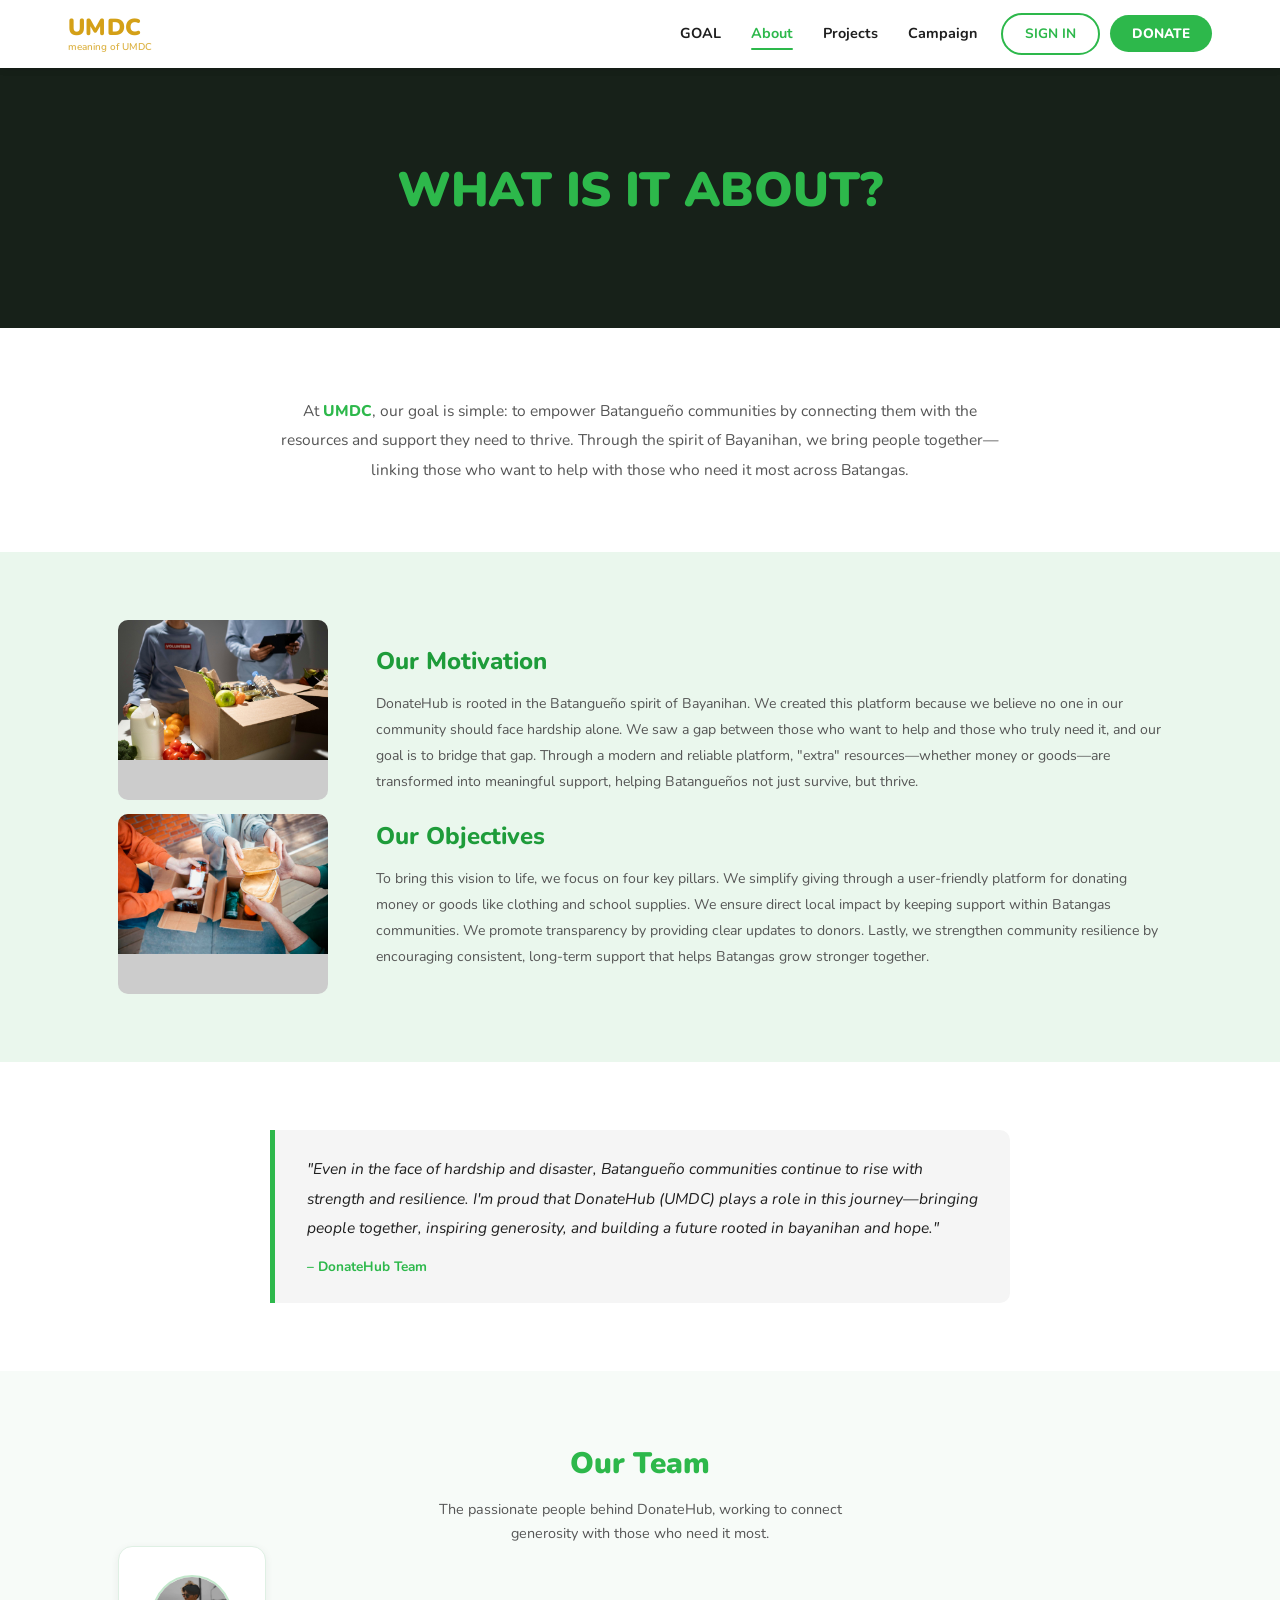
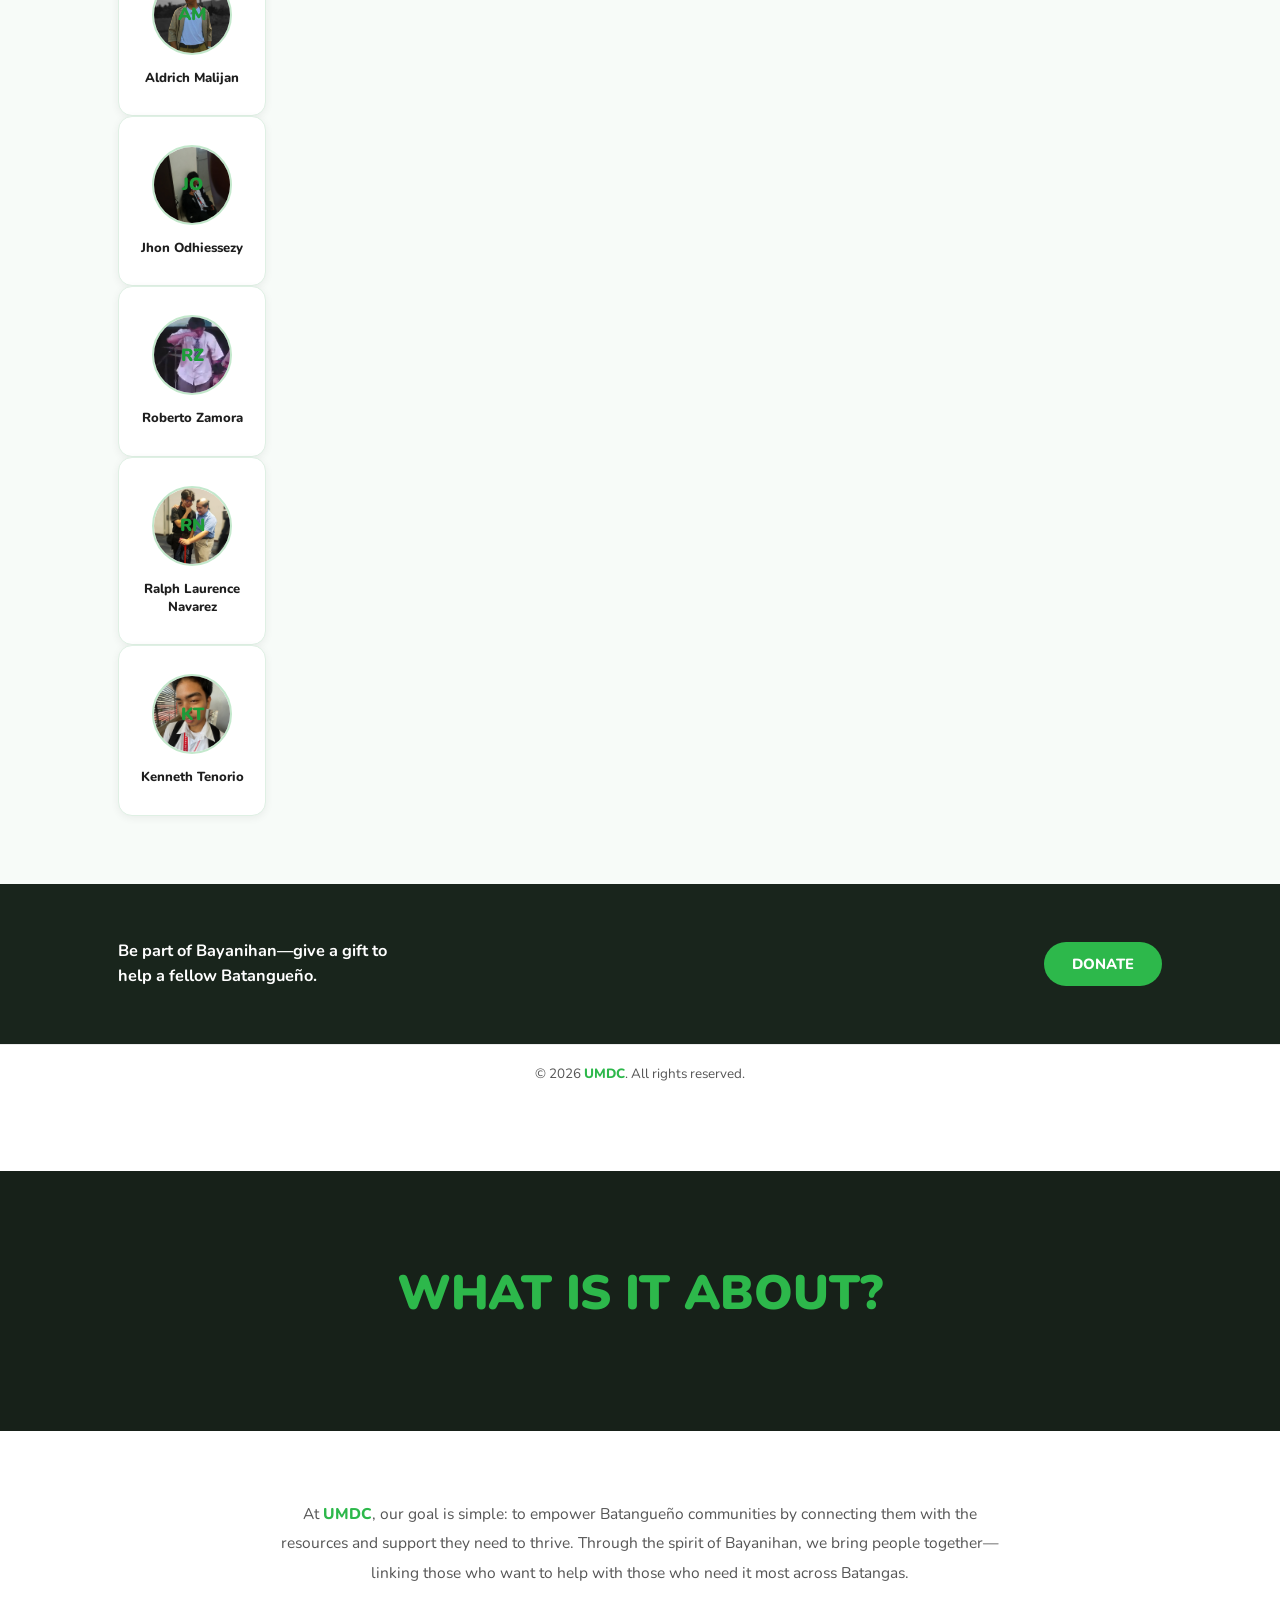
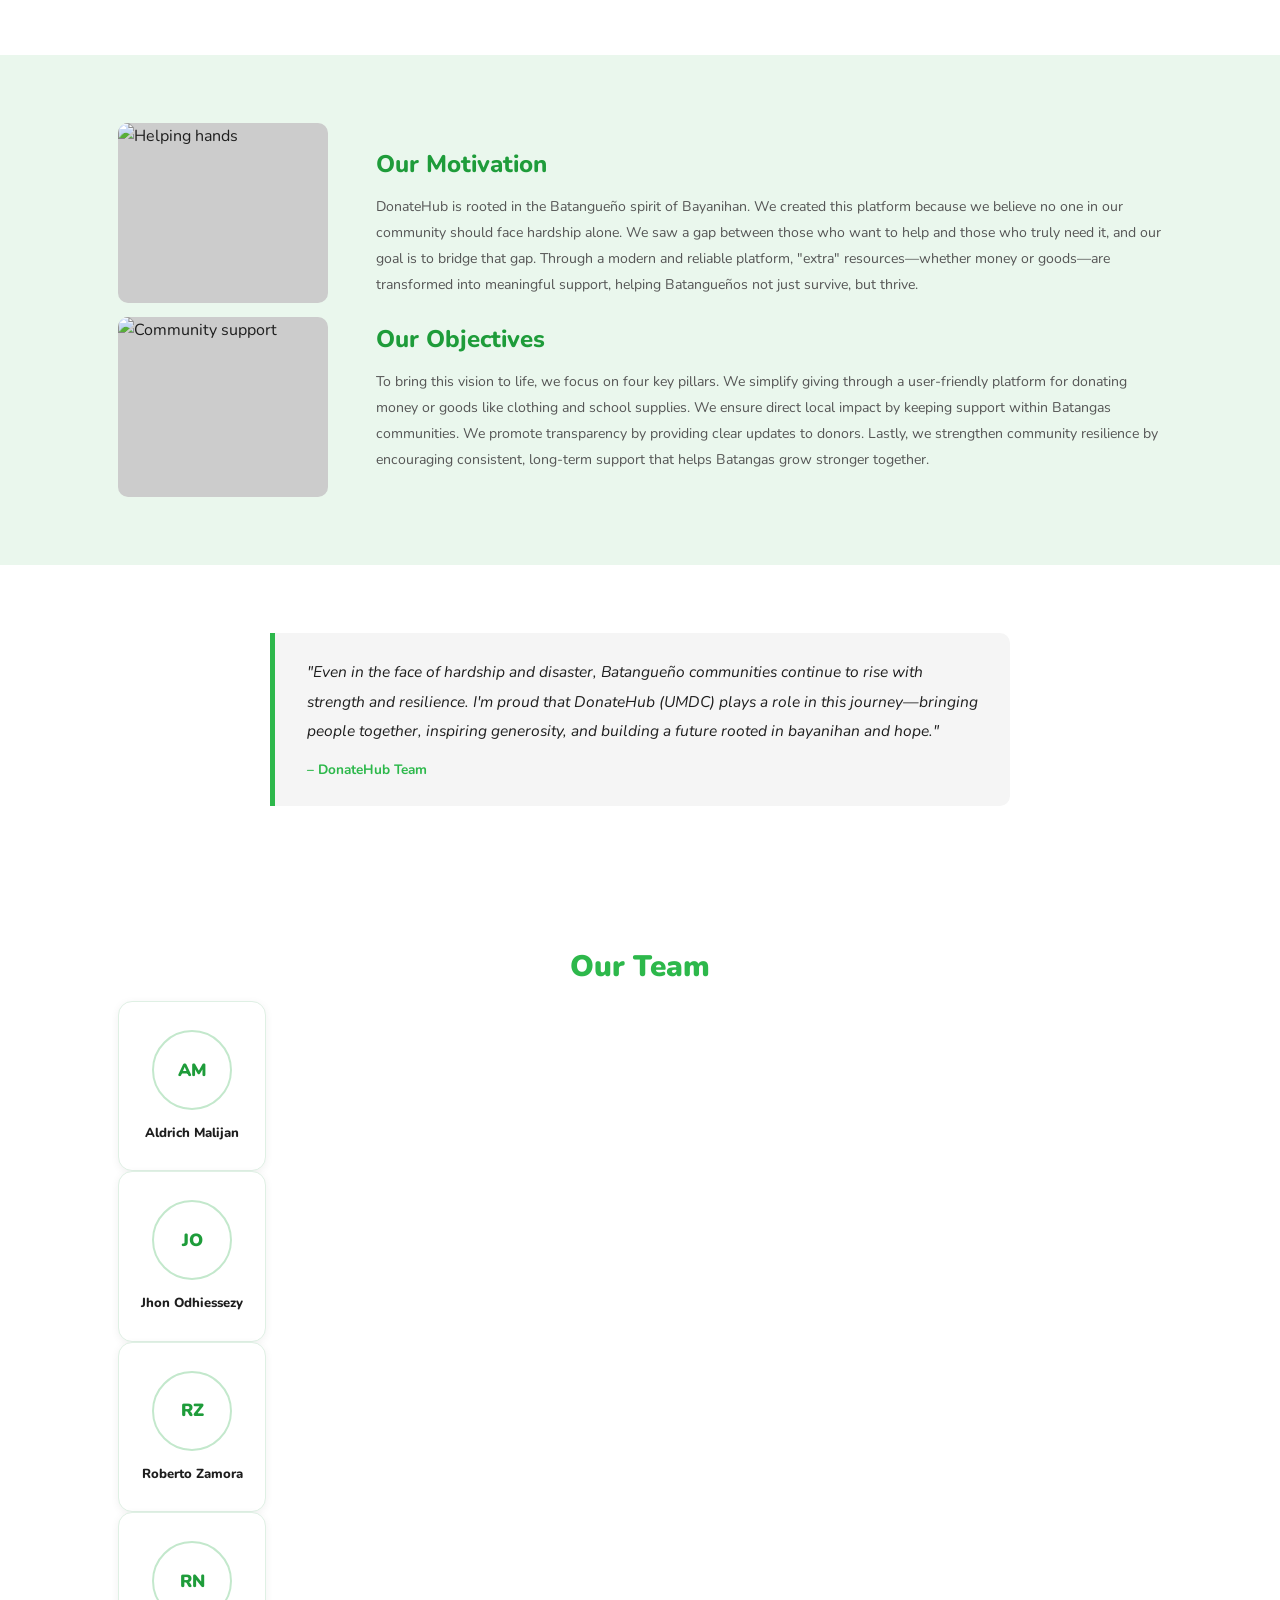
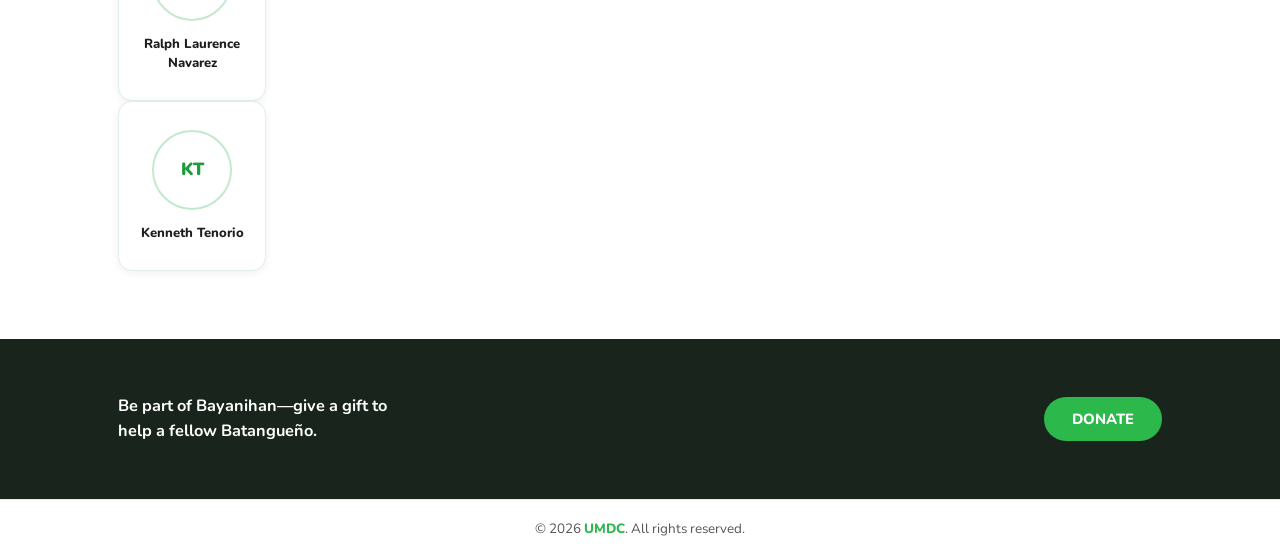
==== about.html @ a088e7d2 "how to log in" ====
<!DOCTYPE html>
<html lang="en">
<head>
  <meta charset="UTF-8"/>
  <meta name="viewport" content="width=device-width, initial-scale=1.0"/>
  <title>About | DonateHub</title>
  <link rel="stylesheet" href="style.css"/>
  <link rel="preconnect" href="https://fonts.googleapis.com"/>
  <link href="https://fonts.googleapis.com/css2?family=Nunito:wght@400;600;700;800;900&display=swap" rel="stylesheet"/>
</head>
<body>

<!-- ═══════════ NAVBAR ═══════════ -->
<header class="navbar" id="navbar">
  <div class="nav-inner">
    <a href="index.html" class="nav-logo">
      <span class="logo-top">UMDC</span>
      <span class="logo-sub">meaning of UMDC</span>
    </a>
    <nav class="nav-links" id="navLinks">
      <a href="goal.html">GOAL</a>
      <a href="about.html" class="active">About</a>
      <a href="projects.html">Projects</a>
      <a href="campaign.html">Campaign</a>
    </nav>
    <div class="nav-actions">
      <span class="nav-username" id="navUsername"></span>
      <!-- No inline onclick — handled by script.js delegation -->
      <a href="login.php" class="btn-outline" id="navSignin">SIGN IN</a>
      <button class="btn-green donate-btn" id="navDonate">DONATE</button>
    </div>
    <button class="hamburger" id="hamburger" aria-label="Toggle menu">
      <span></span><span></span><span></span>
    </button>
  </div>
</header>

<!-- ═══════════ PAGE HERO ═══════════ -->
<section class="page-hero">
  <div class="ph-bg"><img src="images/about-bg.jpg" alt="" onerror="this.style.display='none'"/></div>
  <div class="ph-overlay dark"></div>
  <div class="ph-body">
    <h1 class="green-txt">WHAT IS IT ABOUT?</h1>
  </div>
</section>

<!-- ═══════════ INTRO ═══════════ -->
<section class="sec" style="background:#fff;">
  <div class="container">
    <p class="about-intro">
      At <span class="hl">UMDC</span>, our goal is simple: to empower Batangueño communities by connecting
      them with the resources and support they need to thrive. Through the spirit of Bayanihan, we bring
      people together—linking those who want to help with those who need it most across Batangas.
    </p>
  </div>
</section>

<!-- ═══════════ MOTIVATION & OBJECTIVES ═══════════ -->
<section class="sec motiv-bg">
  <div class="container">
    <div class="motiv-grid">
      <div class="motiv-photos">
        <div class="motiv-photo">
          <img src="images/sample1.jpg" alt="Helping hands" onerror="this.parentElement.style.background='#ccc'"/>
        </div>
        <div class="motiv-photo">
          <img src="images/sample2.jpg" alt="Community support" onerror="this.parentElement.style.background='#ccc'"/>
        </div>
      </div>
      <div class="motiv-text">
        <h2>Our Motivation</h2>
        <p>DonateHub is rooted in the Batangueño spirit of Bayanihan. We created this platform because we believe no one in our community should face hardship alone. We saw a gap between those who want to help and those who truly need it, and our goal is to bridge that gap. Through a modern and reliable platform, "extra" resources—whether money or goods—are transformed into meaningful support, helping Batangueños not just survive, but thrive.</p>
        <h2>Our Objectives</h2>
        <p>To bring this vision to life, we focus on four key pillars. We simplify giving through a user-friendly platform for donating money or goods like clothing and school supplies. We ensure direct local impact by keeping support within Batangas communities. We promote transparency by providing clear updates to donors. Lastly, we strengthen community resilience by encouraging consistent, long-term support that helps Batangas grow stronger together.</p>
      </div>
    </div>
  </div>
</section>

<!-- ═══════════ QUOTE ═══════════ -->
<section class="sec" style="background:#fff;">
  <div class="container">
    <blockquote class="quote-card">
      <p>"Even in the face of hardship and disaster, Batangueño communities continue to rise with strength and resilience. I'm proud that DonateHub (UMDC) plays a role in this journey—bringing people together, inspiring generosity, and building a future rooted in bayanihan and hope."</p>
      <cite>– DonateHub Team</cite>
    </blockquote>
  </div>
</section>

<!-- ═══════════ TEAM ═══════════ -->
<section class="sec" style="background:#f7fbf8;">
  <div class="container">
    <h2 class="sec-title" style="text-align:center;">Our Team</h2>
    <p style="text-align:center; font-size:.9rem; color:#555; max-width:440px; margin:0 auto;">
      The passionate people behind DonateHub, working to connect generosity with those who need it most.
    </p>
    <div class="team-row">

      <div class="team-card">
        <div class="team-avatar">
          <img src="images/aldrich.jpg" alt="Aldrich Malijan" onerror="this.style.display='none'"/>
          <span class="avatar-txt">AM</span>
        </div>
        <p class="team-name">Aldrich Malijan</p>
      </div>
      <div class="team-card">
        <div class="team-avatar">
          <img src="images/ODD.jpg" alt="Jhon Odhiessezy" onerror="this.style.display='none'"/>
          <span class="avatar-txt">JO</span>
        </div>
        <p class="team-name">Jhon Odhiessezy</p>
      </div>

      <div class="team-card">
        <div class="team-avatar">
          <img src="images/BERT.png" alt="Roberto Zamora" onerror="this.style.display='none'"/>
          <span class="avatar-txt">RZ</span>
        </div>
        <p class="team-name">Roberto Zamora</p>
      </div>

      <div class="team-card">
        <div class="team-avatar">
          <img src="images/RALPH.jpg" alt="Ralph Laurence Navarez" onerror="this.style.display='none'"/>
          <span class="avatar-txt">RN</span>
        </div>
        <p class="team-name">Ralph Laurence Navarez</p>
      </div>

      <div class="team-card">
        <div class="team-avatar">
          <img src="images/KENNETH.jpg" alt="Kenneth Tenorio" onerror="this.style.display='none'"/>
          <span class="avatar-txt">KT</span>
        </div>
        <p class="team-name">Kenneth Tenorio</p>
      </div>

    </div>
  </div>
</section>

<!-- ═══════════ LOGIN MODAL (inner pages fallback) ═══════════
     script.js checks for #loginModal when #signupModal is absent.
     .btn-modal-no and .btn-modal-yes are handled by delegation.
-->
<div class="modal-bg" id="loginModal">
  <div class="modal-box">
    <div class="modal-icon">🔒</div>
    <h3>Sign In Required</h3>
    <p>To donate and support our community, please sign in or create an account first.</p>
    <div class="modal-btns">
      <a href="login.php" class="btn-modal-yes">Sign In</a>
      <button class="btn-modal-no">Not Now</button>
    </div>
  </div>
</div>

<!-- ═══════════ CTA ═══════════ -->
<section class="cta-banner">
  <div class="cta-bg"><img src="images/cta-bg.jpg" alt="" onerror="this.style.display='none'"/></div>
  <div class="cta-overlay"></div>
  <div class="cta-body">
    <p>Be part of Bayanihan—give a gift to<br>help a fellow Batangueño.</p>
    <button class="btn-cta donate-btn">DONATE</button>
  </div>
</section>

<!-- ═══════════ FOOTER ═══════════ -->
<footer class="site-footer">
  <p>© 2026 <a href="index.html" class="footer-umdc">UMDC</a>. All rights reserved.</p>
</footer>

<script src="script.js"></script>
</body>
</html><!DOCTYPE html>
<html lang="en">
<head>
  <meta charset="UTF-8"/>
  <meta name="viewport" content="width=device-width, initial-scale=1.0"/>
  <title>About | DonateHub</title>
  <link rel="stylesheet" href="style.css"/>
  <link rel="preconnect" href="https://fonts.googleapis.com"/>
  <link href="https://fonts.googleapis.com/css2?family=Nunito:wght@400;600;700;800;900&display=swap" rel="stylesheet"/>
</head>
<body>

<!-- ═══════════ NAVBAR ═══════════ -->
<header class="navbar" id="navbar">
  <div class="nav-inner">
    <a href="index.html" class="nav-logo">
      <span class="logo-top">UMDC</span>
      <span class="logo-sub">meaning of UMDC</span>
    </a>
    <nav class="nav-links" id="navLinks">
      <a href="goal.html">GOAL</a>
      <a href="about.html" class="active">About</a>
      <a href="projects.html">Projects</a>
      <a href="campaign.html">Campaign</a>
    </nav>
    <div class="nav-actions">
      <span class="nav-username" id="navUsername"></span>
      <!-- No inline onclick — handled by script.js delegation -->
      <a href="login.php" class="btn-outline" id="navSignin">SIGN IN</a>
      <button class="btn-green donate-btn" id="navDonate">DONATE</button>
    </div>
    <button class="hamburger" id="hamburger" aria-label="Toggle menu">
      <span></span><span></span><span></span>
    </button>
  </div>
</header>

<!-- ═══════════ PAGE HERO ═══════════ -->
<section class="page-hero">
  <div class="ph-bg"><img src="images/about-bg.jpg" alt="" onerror="this.style.display='none'"/></div>
  <div class="ph-overlay dark"></div>
  <div class="ph-body">
    <h1 class="green-txt">WHAT IS IT ABOUT?</h1>
  </div>
</section>

<!-- ═══════════ INTRO ═══════════ -->
<section class="sec" style="background:#fff;">
  <div class="container">
    <p class="about-intro">
      At <span class="hl">UMDC</span>, our goal is simple: to empower Batangueño communities by connecting
      them with the resources and support they need to thrive. Through the spirit of Bayanihan, we bring
      people together—linking those who want to help with those who need it most across Batangas.
    </p>
  </div>
</section>

<!-- ═══════════ MOTIVATION & OBJECTIVES ═══════════ -->
<section class="sec motiv-bg">
  <div class="container">
    <div class="motiv-grid">
      <div class="motiv-photos">
        <div class="motiv-photo">
          <img src="images/motivation1.jpg" alt="Helping hands" onerror="this.parentElement.style.background='#ccc'"/>
        </div>
        <div class="motiv-photo">
          <img src="images/motivation2.jpg" alt="Community support" onerror="this.parentElement.style.background='#ccc'"/>
        </div>
      </div>
      <div class="motiv-text">
        <h2>Our Motivation</h2>
        <p>DonateHub is rooted in the Batangueño spirit of Bayanihan. We created this platform because we believe no one in our community should face hardship alone. We saw a gap between those who want to help and those who truly need it, and our goal is to bridge that gap. Through a modern and reliable platform, "extra" resources—whether money or goods—are transformed into meaningful support, helping Batangueños not just survive, but thrive.</p>
        <h2>Our Objectives</h2>
        <p>To bring this vision to life, we focus on four key pillars. We simplify giving through a user-friendly platform for donating money or goods like clothing and school supplies. We ensure direct local impact by keeping support within Batangas communities. We promote transparency by providing clear updates to donors. Lastly, we strengthen community resilience by encouraging consistent, long-term support that helps Batangas grow stronger together.</p>
      </div>
    </div>
  </div>
</section>

<!-- ═══════════ QUOTE ═══════════ -->
<section class="sec" style="background:#fff;">
  <div class="container">
    <blockquote class="quote-card">
      <p>"Even in the face of hardship and disaster, Batangueño communities continue to rise with strength and resilience. I'm proud that DonateHub (UMDC) plays a role in this journey—bringing people together, inspiring generosity, and building a future rooted in bayanihan and hope."</p>
      <cite>– DonateHub Team</cite>
    </blockquote>
  </div>
</section>

<!-- ═══════════ TEAM ═══════════ -->
<section class="sec" style="background:#fff;">
  <div class="container">
    <h2 class="sec-title" style="text-align:center;">Our Team</h2>
    <div class="team-row">

      <div class="team-card">
        <div class="team-avatar">
          <img src="images/team-aldrich.jpg" alt="Aldrich Malijan" onerror="this.style.display='none'"/>
          <span class="avatar-txt">AM</span>
        </div>
        <p class="team-name">Aldrich Malijan</p>
      </div>

      <div class="team-card">
        <div class="team-avatar">
          <img src="images/team-jhon.jpg" alt="Jhon Odhiessezy" onerror="this.style.display='none'"/>
          <span class="avatar-txt">JO</span>
        </div>
        <p class="team-name">Jhon Odhiessezy</p>
      </div>

      <div class="team-card">
        <div class="team-avatar">
          <img src="images/team-roberto.jpg" alt="Roberto Zamora" onerror="this.style.display='none'"/>
          <span class="avatar-txt">RZ</span>
        </div>
        <p class="team-name">Roberto Zamora</p>
      </div>

      <div class="team-card">
        <div class="team-avatar">
          <img src="images/team-ralph.jpg" alt="Ralph Laurence Navarez" onerror="this.style.display='none'"/>
          <span class="avatar-txt">RN</span>
        </div>
        <p class="team-name">Ralph Laurence Navarez</p>
      </div>

      <div class="team-card">
        <div class="team-avatar">
          <img src="images/team-kenneth.jpg" alt="Kenneth Tenorio" onerror="this.style.display='none'"/>
          <span class="avatar-txt">KT</span>
        </div>
        <p class="team-name">Kenneth Tenorio</p>
      </div>

    </div>
  </div>
</section>

<!-- ═══════════ LOGIN MODAL (inner pages fallback) ═══════════
     script.js checks for #loginModal when #signupModal is absent.
     .btn-modal-no and .btn-modal-yes are handled by delegation.
-->
<div class="modal-bg" id="loginModal">
  <div class="modal-box">
    <div class="modal-icon">🔒</div>
    <h3>Sign In Required</h3>
    <p>To donate and support our community, please sign in or create an account first.</p>
    <div class="modal-btns">
      <a href="login.php" class="btn-modal-yes">Sign In</a>
      <button class="btn-modal-no">Not Now</button>
    </div>
  </div>
</div>

<!-- ═══════════ CTA ═══════════ -->
<section class="cta-banner">
  <div class="cta-bg"><img src="images/cta-bg.jpg" alt="" onerror="this.style.display='none'"/></div>
  <div class="cta-overlay"></div>
  <div class="cta-body">
    <p>Be part of Bayanihan—give a gift to<br>help a fellow Batangueño.</p>
    <button class="btn-cta donate-btn">DONATE</button>
  </div>
</section>

<!-- ═══════════ FOOTER ═══════════ -->
<footer class="site-footer">
  <p>© 2026 <a href="index.html" class="footer-umdc">UMDC</a>. All rights reserved.</p>
</footer>

<script src="script.js"></script>
</body>
</html>
---- style.css ----
/* ============================================================
   DonateHub / UMDC — style.css
   Font: Nunito (Google Fonts)
   Theme: Green #2db84b, Gold/Yellow logo #d4a017
   ============================================================ */

/* ── Variables ───────────────────────────────────────────── */
:root {
  --green:         #2db84b;
  --green-dark:    #1e9c3a;
  --green-light:   #eaf7ed;
  --green-mid:     #c3e8cc;
  --yellow-bg:     #fefce8;
  --yellow-border: #f0c429;
  --gold:          #d4a017;
  --black:         #111111;
  --dark:          #1e1e1e;
  --gray:          #555555;
  --gray-light:    #f5f5f5;
  --white:         #ffffff;
  --nav-h:         68px;
  --radius:        10px;
  --radius-pill:   50px;
  --shadow:        0 3px 16px rgba(0,0,0,0.10);
  --shadow-hover:  0 8px 28px rgba(0,0,0,0.16);
  --ease:          0.22s ease;
}

/* ── Reset ───────────────────────────────────────────────── */
*, *::before, *::after { box-sizing: border-box; margin: 0; padding: 0; }
html  { scroll-behavior: smooth; }
body  { font-family: 'Nunito', sans-serif; color: var(--dark); background: var(--white); line-height: 1.65; font-size: 16px; }
img   { display: block; max-width: 100%; }
a     { text-decoration: none; color: inherit; }
ul    { list-style: none; }
button { font-family: inherit; cursor: pointer; border: none; background: none; }

/* ── Layout helpers ──────────────────────────────────────── */
.container { max-width: 1100px; margin: 0 auto; padding: 0 28px; }

/* ============================================================
   NAVBAR
   ============================================================ */
.navbar {
  position: fixed;
  top: 0; left: 0; right: 0;
  z-index: 900;
  height: var(--nav-h);
  background: var(--white);
  box-shadow: 0 1px 8px rgba(0,0,0,0.09);
  transition: box-shadow var(--ease);
}
.nav-inner {
  max-width: 1200px;
  margin: 0 auto;
  padding: 0 28px;
  height: 100%;
  display: flex;
  align-items: center;
  gap: 24px;
}

/* Logo */
.nav-logo { display: flex; flex-direction: column; line-height: 1.15; margin-right: auto; }
.logo-top  { font-size: 1.45rem; font-weight: 900; color: var(--gold); letter-spacing: 0.3px; }
.logo-sub  { font-size: 0.62rem; color: var(--gold); opacity: 0.8; font-weight: 600; }

/* Nav links */
.nav-links { display: flex; align-items: center; gap: 30px; }
.nav-links a {
  font-size: 0.9rem;
  font-weight: 700;
  color: var(--dark);
  position: relative;
  transition: color var(--ease);
}
.nav-links a::after {
  content: '';
  position: absolute;
  bottom: -4px; left: 0; right: 0;
  height: 2px;
  background: var(--green);
  border-radius: 2px;
  transform: scaleX(0);
  transition: transform var(--ease);
}
.nav-links a:hover,
.nav-links a.active { color: var(--green); }
.nav-links a:hover::after,
.nav-links a.active::after { transform: scaleX(1); }

/* Nav action area */
.nav-actions { display: flex; align-items: center; gap: 10px; }
.nav-username {
  font-size: 0.82rem;
  font-weight: 700;
  color: var(--gray);
  display: none;
}

/* ── SHARED NAV BUTTON SIZE ─────────────────────────────────
   Both SIGN UP and DONATE NOW use .btn-nav-action so they are
   exactly the same width, height, font, and padding.
   Only color/border differs via .btn-nav-outline / .btn-nav-solid
   ──────────────────────────────────────────────────────────── */
.btn-nav-action {
  display: inline-block;
  padding: 9px 22px;
  border-radius: var(--radius-pill);
  font-weight: 800;
  font-size: 0.85rem;
  min-width: 120px;
  text-align: center;
  transition: background var(--ease), color var(--ease), transform var(--ease), box-shadow var(--ease);
}
/* Outlined variant — SIGN UP */
.btn-nav-outline {
  border: 2px solid var(--green);
  color: var(--green);
  background: transparent;
}
.btn-nav-outline:hover {
  background: var(--green);
  color: var(--white);
  transform: translateY(-1px);
}
.btn-nav-outline:active {
  transform: translateY(0px);
  box-shadow: 0 0 0 3px rgba(45,184,75,0.25);
}
/* Solid variant — DONATE NOW */
.btn-nav-solid {
  border: 2px solid var(--green);
  background: var(--green);
  color: var(--white);
}
.btn-nav-solid:hover {
  background: var(--green-dark);
  border-color: var(--green-dark);
  transform: translateY(-1px);
  box-shadow: 0 4px 14px rgba(30,156,58,0.35);
}
.btn-nav-solid:active {
  transform: translateY(0px);
  box-shadow: 0 0 0 3px rgba(45,184,75,0.25);
}

/* Keep the old .btn-outline and .btn-green for other pages */
.btn-outline {
  display: inline-block;
  padding: 8px 22px;
  border: 2px solid var(--green);
  border-radius: var(--radius-pill);
  color: var(--green);
  font-weight: 700;
  font-size: 0.85rem;
  background: transparent;
  transition: background var(--ease), color var(--ease);
}
.btn-outline:hover { background: var(--green); color: var(--white); }

.btn-green {
  display: inline-block;
  padding: 9px 22px;
  background: var(--green);
  color: var(--white);
  border-radius: var(--radius-pill);
  font-weight: 800;
  font-size: 0.85rem;
  transition: background var(--ease), transform var(--ease);
}
.btn-green:hover { background: var(--green-dark); transform: translateY(-1px); }

/* Hamburger */
.hamburger {
  display: none;
  flex-direction: column;
  gap: 5px;
  padding: 4px;
  margin-left: auto;
}
.hamburger span {
  display: block;
  width: 23px; height: 2.5px;
  background: var(--dark);
  border-radius: 3px;
  transition: all 0.28s;
}
.hamburger.open span:nth-child(1) { transform: translateY(7.5px) rotate(45deg); }
.hamburger.open span:nth-child(2) { opacity: 0; }
.hamburger.open span:nth-child(3) { transform: translateY(-7.5px) rotate(-45deg); }

/* ============================================================
   HERO — Homepage
   (signin-strip removed, hero stays visually clean)
   ============================================================ */
.hero {
  position: relative;
  min-height: 100vh;
  display: flex;
  flex-direction: column;
  justify-content: center;       /* center vertically now strip is gone */
  padding-top: var(--nav-h);
  overflow: hidden;
}
.hero-bg {
  position: absolute;
  inset: 0;
  background: #263d2c;
}
.hero-bg img {
  width: 100%; height: 100%;
  object-fit: cover;
  opacity: 0.72;
}
.hero-body {
  position: relative;
  z-index: 2;
  max-width: 1100px;
  margin: 0 auto;
  width: 100%;
  padding: 0 28px;
}
.hero-title {
  font-size: clamp(2.4rem, 6.5vw, 5.2rem);
  font-weight: 900;
  color: var(--green);
  line-height: 1.05;
  letter-spacing: -0.5px;
  text-shadow: 0 2px 24px rgba(0,0,0,0.35);
  margin-bottom: 18px;
}
.hero-desc {
  font-size: 1rem;
  color: rgba(255,255,255,0.92);
  max-width: 580px;
  line-height: 1.8;
  margin-bottom: 28px;
}
.btn-learn {
  display: inline-block;
  padding: 13px 38px;
  background: var(--black);
  color: var(--white);
  border-radius: var(--radius-pill);
  font-weight: 700;
  font-size: 0.97rem;
  transition: background var(--ease), transform var(--ease);
}
.btn-learn:hover { background: #333; transform: translateY(-2px); }

/* ============================================================
   STATS BAR
   ============================================================ */
.stats-bar { background: var(--gray-light); padding: 42px 28px; }
.stats-grid {
  max-width: 1000px;
  margin: 0 auto;
  display: grid;
  grid-template-columns: repeat(4, 1fr);
  gap: 20px;
}
.stat-cell { display: flex; align-items: center; gap: 14px; }
.stat-icon {
  flex-shrink: 0;
  width: 52px; height: 52px;
  background: var(--green);
  border-radius: 50%;
  display: flex; align-items: center; justify-content: center;
}
.stat-info strong {
  display: block;
  font-size: 1.35rem;
  font-weight: 900;
  color: var(--green);
  line-height: 1.2;
}
.stat-info span { font-size: 0.82rem; color: var(--gray); font-weight: 600; }

/* ============================================================
   PAGE HERO — inner pages
   ============================================================ */
.page-hero {
  position: relative;
  min-height: 260px;
  display: flex;
  align-items: center;
  justify-content: center;
  margin-top: var(--nav-h);
  overflow: hidden;
  text-align: center;
}
.ph-bg {
  position: absolute;
  inset: 0;
  background: #2a3d2e;
}
.ph-bg img {
  width: 100%; height: 100%;
  object-fit: cover;
  opacity: 0.62;
}
.ph-overlay {
  position: absolute;
  inset: 0;
  background: rgba(0,0,0,0.28);
}
.ph-overlay.dark { background: rgba(0,0,0,0.46); }
.ph-body {
  position: relative;
  z-index: 2;
  padding: 56px 28px;
  max-width: 800px;
  margin: 0 auto;
}
.ph-body h1 {
  font-size: clamp(1.7rem, 4.5vw, 3rem);
  font-weight: 900;
  color: var(--white);
  margin-bottom: 14px;
  letter-spacing: -0.3px;
}
.ph-body h1.green-txt { color: var(--green); }
.ph-body p {
  font-size: 0.95rem;
  color: rgba(255,255,255,0.9);
  line-height: 1.8;
  max-width: 680px;
  margin: 0 auto;
}
.hl { color: var(--green); font-weight: 800; }

/* ============================================================
   SHARED SECTION STYLES
   ============================================================ */
.sec { padding: 68px 0; }
.sec-title {
  font-size: clamp(1.5rem, 2.8vw, 1.85rem);
  font-weight: 900;
  color: var(--green);
  margin-bottom: 10px;
}
.sec-sub {
  font-size: 0.94rem;
  color: var(--gray);
  margin-bottom: 28px;
  line-height: 1.75;
}

/* ============================================================
   GOAL PAGE
   ============================================================ */
.why-grid {
  display: grid;
  grid-template-columns: 1fr 1fr;
  gap: 52px;
  align-items: start;
  margin-top: 8px;
}
.why-text p { font-size: 0.94rem; color: var(--gray); line-height: 1.85; margin-bottom: 14px; }
.why-photos { display: grid; grid-template-columns: 1fr 1fr; gap: 12px; }
.why-photo {
  border-radius: var(--radius);
  overflow: hidden;
  background: #d0d0d0;
  min-height: 165px;
}
.why-photo img { width: 100%; height: 100%; object-fit: cover; }

.cards-bg { background: #f8fdf9; }
.cards-grid { display: grid; grid-template-columns: 1fr 1fr; gap: 22px; }
.info-card { border-radius: var(--radius); padding: 28px 30px; }
.info-card h3 { font-size: 1rem; font-weight: 800; margin-bottom: 14px; }
.info-card p  { font-size: 0.88rem; line-height: 1.7; margin-bottom: 10px; }
.info-card ul li {
  font-size: 0.88rem;
  padding-left: 14px;
  position: relative;
  margin-bottom: 9px;
  line-height: 1.6;
}
.info-card ul li::before {
  content: '·';
  position: absolute;
  left: 0;
  font-size: 1.3rem;
  line-height: 1.1;
}
.card-green {
  background: var(--green-light);
  border: 1.5px solid var(--green-mid);
  color: #1a4d28;
}
.card-green h3 { color: #1a4d28; }
.card-green ul li::before { color: var(--green); }
.card-yellow {
  background: var(--yellow-bg);
  border: 1.5px solid var(--yellow-border);
  color: #4a3b00;
}
.card-yellow h3 { color: #4a3b00; }
.card-yellow ul li::before { color: var(--gold); }

/* ============================================================
   ABOUT PAGE
   ============================================================ */
.about-intro {
  max-width: 720px;
  margin: 0 auto;
  text-align: center;
  font-size: 0.97rem;
  color: var(--gray);
  line-height: 1.9;
}
.motiv-bg { background: var(--green-light); }
.motiv-grid {
  display: grid;
  grid-template-columns: 210px 1fr;
  gap: 48px;
  align-items: start;
}
.motiv-photos { display: flex; flex-direction: column; gap: 14px; }
.motiv-photo {
  border-radius: var(--radius);
  overflow: hidden;
  background: #ccc;
  min-height: 180px;
}
.motiv-photo img { width: 100%; height: 100%; object-fit: cover; }
.motiv-text h2 {
  font-size: 1.5rem;
  font-weight: 800;
  color: var(--green-dark);
  margin-top: 22px;
  margin-bottom: 9px;
}
.motiv-text h3:first-child { margin-top: 0; }
.motiv-text p { font-size: 0.88rem; color: var(--gray); line-height: 1.85; }

.quote-card {
  max-width: 740px;
  margin: 0 auto;
  border-left: 5px solid var(--green);
  padding: 24px 32px;
  background: var(--gray-light);
  border-radius: 0 var(--radius) var(--radius) 0;
}
.quote-card p    { font-style: italic; font-size: 0.97rem; color: var(--dark); line-height: 1.9; margin-bottom: 10px; }
.quote-card cite { font-size: 0.85rem; font-weight: 700; color: var(--green); font-style: normal; }

<<<<<<< HEAD
.team-row {
  display: flex;
  justify-content: center;
  gap: 36px;
  flex-wrap: wrap;
  margin-top: 20px;
}
.team-card { text-align: center; }
.team-avatar {
  width: 86px; height: 86px;
  border-radius: 50%;
  background: #d9d9d9;
  margin: 0 auto 10px;
  overflow: hidden;
  position: relative;
  border: 3px solid var(--green-light);
  display: flex; align-items: center; justify-content: center;
}
.team-avatar img {
  position: absolute;
  inset: 0;
  width: 100%; height: 100%;
  object-fit: cover;
}
.avatar-txt {
  font-size: 1.1rem;
  font-weight: 800;
  color: #888;
  position: relative;
  z-index: 1;
}
.team-name {
  font-size: 0.82rem;
  font-weight: 700;
  color: var(--dark);
  max-width: 110px;
  line-height: 1.35;
  margin: 0 auto;
}

=======
/* ── Team Section ────────────────────────────── */

.team-row {
  display: flex;
  justify-content: center;
  flex-wrap: wrap;
  gap: 18px;
  margin-top: 32px;
}

.team-card {
  background: #fff;
  border-radius: 14px;
  border: 1px solid #dff0e4;
  padding: 28px 18px 20px;
  width: 148px;
  text-align: center;
  box-shadow: 0 2px 8px rgba(0,0,0,.06);
  transition: transform .2s ease, box-shadow .2s ease;
}

.team-card:hover {
  transform: translateY(-5px);
  box-shadow: 0 10px 24px rgba(45,184,75,.14);
}

.team-avatar {
  width: 80px;
  height: 80px;
  border-radius: 50%;
  background: var(--green-lt);
  border: 2.5px solid var(--green-mid);
  margin: 0 auto 14px;
  overflow: hidden;
  position: relative;
  display: flex;
  align-items: center;
  justify-content: center;
  transition: border-color .2s ease;
}

.team-card:hover .team-avatar {
  border-color: var(--green);
}

.team-avatar img {
  position: absolute;
  inset: 0;
  width: 100%;
  height: 100%;
  object-fit: cover;
}

.avatar-txt {
  font-size: 1.1rem;
  font-weight: 900;
  color: var(--green-dark);
}

.team-name {
  font-size: .82rem;
  font-weight: 800;
  color: var(--dark);
  line-height: 1.4;
  margin: 0 0 8px;
}

.team-role {
  display: inline-block;
  font-size: .68rem;
  font-weight: 700;
  color: var(--green-dark);
  background: var(--green-lt);
  border: 1px solid var(--green-mid);
  border-radius: 20px;
  padding: 2px 10px;
}

/* responsive — wraps automatically on smaller screens */
@media (max-width: 520px) {
  .team-card { width: 130px; padding: 22px 12px 18px; }
  .team-avatar { width: 70px; height: 70px; }
}
>>>>>>> 4773d56 (how to log in)
/* ============================================================
   PROJECTS PAGE
   ============================================================ */
.report-row {
  display: grid;
  grid-template-columns: 190px 1fr;
  gap: 30px;
  align-items: start;
  padding: 30px 0;
  border-bottom: 1px solid #ebebeb;
}
.report-row:last-child { border-bottom: none; }
.report-thumb {
  border-radius: var(--radius);
  overflow: hidden;
  background: #d0d0d0;
  min-height: 130px;
}
.report-thumb img { width: 100%; height: 100%; object-fit: cover; }
.report-text h3   { font-size: 0.97rem; font-weight: 800; color: var(--dark); margin-bottom: 8px; }
.report-text p    { font-size: 0.86rem; color: var(--gray); line-height: 1.75; margin-bottom: 7px; }
.report-text ul   { margin: 6px 0 8px; }
.report-text ul li {
  font-size: 0.85rem;
  color: var(--dark);
  padding-left: 16px;
  position: relative;
  margin-bottom: 5px;
  line-height: 1.6;
}
.report-text ul li::before {
  content: '·';
  position: absolute;
  left: 0;
  color: var(--green);
  font-size: 1.3rem;
  line-height: 1.1;
}

.featured-bg { background: var(--gray-light); }
.proj-grid {
  display: grid;
  grid-template-columns: repeat(3, 1fr);
  gap: 20px;
  margin-top: 22px;
}
.proj-card {
  background: var(--white);
  border-radius: var(--radius);
  overflow: hidden;
  border: 1.5px solid #e2e2e2;
  transition: transform var(--ease), box-shadow var(--ease);
}
.proj-card:hover { transform: translateY(-4px); box-shadow: var(--shadow-hover); }
.proj-img { height: 155px; background: #d5d5d5; overflow: hidden; }
.proj-img img { width: 100%; height: 100%; object-fit: cover; }
.proj-body { padding: 16px 18px; }
.proj-body h4 {
  font-size: 0.93rem;
  font-weight: 800;
  color: var(--green);
  margin-bottom: 6px;
  line-height: 1.3;
}
.proj-body p { font-size: 0.82rem; color: var(--gray); line-height: 1.6; margin-bottom: 12px; }
.btn-proj {
  display: inline-block;
  padding: 6px 18px;
  background: var(--green);
  color: var(--white);
  border-radius: var(--radius-pill);
  font-size: 0.79rem;
  font-weight: 700;
  transition: background var(--ease);
}
.btn-proj:hover { background: var(--green-dark); }

/* ============================================================
   CAMPAIGN PAGE
   ============================================================ */
.page-wrap { margin-top: var(--nav-h); }
.campaign-title {
  text-align: center;
  font-size: clamp(1.4rem, 3vw, 2rem);
  font-weight: 900;
  color: var(--green);
  margin-bottom: 30px;
}
.form-card {
  max-width: 640px;
  margin: 0 auto;
  background: var(--green-light);
  border: 1.5px solid var(--green-mid);
  border-radius: 14px;
  padding: 36px 40px;
}
.form-card-title {
  text-align: center;
  font-size: 1.05rem;
  font-weight: 800;
  color: var(--green-dark);
  margin-bottom: 24px;
}

/* Shared form elements */
.form-group { margin-bottom: 18px; }
.form-group label {
  display: block;
  font-size: 0.87rem;
  font-weight: 700;
  color: var(--dark);
  margin-bottom: 6px;
}
.form-group input,
.form-group select,
.form-group textarea {
  width: 100%;
  padding: 11px 14px;
  border: 1.5px solid #c5c5c5;
  border-radius: 8px;
  font-family: 'Nunito', sans-serif;
  font-size: 0.9rem;
  color: var(--dark);
  background: var(--white);
  outline: none;
  transition: border-color var(--ease), box-shadow var(--ease);
}
.form-group input:focus,
.form-group select:focus,
.form-group textarea:focus {
  border-color: var(--green);
  box-shadow: 0 0 0 3px rgba(45,184,75,0.13);
}
.form-group textarea { resize: vertical; min-height: 110px; }
.form-row { display: grid; grid-template-columns: 1fr 1fr; gap: 16px; }
.form-actions {
  display: flex;
  justify-content: flex-end;
  gap: 12px;
  margin-top: 6px;
}
.btn-cancel {
  display: inline-block;
  padding: 10px 24px;
  background: var(--white);
  border: 1.5px solid #bbb;
  border-radius: var(--radius-pill);
  font-weight: 700;
  font-size: 0.87rem;
  color: var(--gray);
  transition: border-color var(--ease), color var(--ease);
}
.btn-cancel:hover { border-color: var(--green); color: var(--green); }
.btn-submit {
  padding: 10px 26px;
  background: var(--green);
  color: var(--white);
  border-radius: var(--radius-pill);
  font-weight: 800;
  font-size: 0.87rem;
  transition: background var(--ease), transform var(--ease);
}
.btn-submit:hover { background: var(--green-dark); transform: translateY(-1px); }

/* Alerts */
.alert {
  padding: 13px 18px;
  border-radius: 8px;
  font-size: 0.88rem;
  font-weight: 600;
  margin-bottom: 18px;
  line-height: 1.5;
}
.alert a { font-weight: 800; text-decoration: underline; }
.alert-success { background: var(--green-light); color: #1a5e2e; border: 1.5px solid var(--green-mid); }
.alert-error   { background: #fde8e8; color: #b91c1c; border: 1.5px solid #f8b4b4; }

/* ============================================================
   AUTH PAGES — Login / Signup (login.php, signup.php)
   ============================================================ */
.auth-page {
  min-height: calc(100vh - var(--nav-h));
  margin-top: var(--nav-h);
  background: var(--gray-light);
  display: flex;
  align-items: center;
  justify-content: center;
  padding: 48px 24px;
}
.auth-card {
  background: var(--white);
  border-radius: 16px;
  padding: 40px 38px;
  width: 100%;
  max-width: 440px;
  box-shadow: var(--shadow);
}
.auth-card h1   { font-size: 1.45rem; font-weight: 900; color: var(--dark); margin-bottom: 4px; }
.auth-sub       { font-size: 0.87rem; color: var(--gray); margin-bottom: 24px; }
.btn-auth {
  width: 100%;
  padding: 13px;
  background: var(--green);
  color: var(--white);
  border-radius: var(--radius-pill);
  font-weight: 800;
  font-size: 0.97rem;
  margin-top: 6px;
  transition: background var(--ease);
}
.btn-auth:hover { background: var(--green-dark); }
.auth-footer { text-align: center; font-size: 0.87rem; color: var(--gray); margin-top: 18px; }
.auth-footer a { color: var(--green); font-weight: 700; }
.auth-footer a:hover { text-decoration: underline; }

.pw-wrap { position: relative; }
.pw-wrap input { padding-right: 64px; }
.pw-toggle {
  position: absolute;
  right: 12px; top: 50%;
  transform: translateY(-50%);
  background: none;
  border: none;
  color: var(--green);
  font-weight: 700;
  font-size: 0.79rem;
  cursor: pointer;
}

/* ============================================================
   DONATE / CAMPAIGN — type toggle & quick amounts
   ============================================================ */
.type-wrap { display: flex; gap: 12px; margin-bottom: 16px; }
.type-btn {
  padding: 9px 22px;
  border: 2px solid #ccc;
  border-radius: var(--radius-pill);
  background: var(--white);
  font-weight: 700;
  font-size: 0.87rem;
  transition: all var(--ease);
}
.type-btn.active,
.type-btn:hover { border-color: var(--green); color: var(--green); background: var(--green-light); }

.quick-wrap { display: flex; gap: 8px; flex-wrap: wrap; margin-bottom: 10px; }
.quick-btn {
  padding: 6px 15px;
  border: 1.5px solid #ccc;
  border-radius: var(--radius-pill);
  background: var(--white);
  font-size: 0.83rem;
  font-weight: 700;
  transition: all var(--ease);
}
.quick-btn:hover,
.quick-btn.picked { border-color: var(--green); background: var(--green-light); color: var(--green-dark); }

/* ============================================================
   CTA BANNER
   ============================================================ */
.cta-banner {
  position: relative;
  background: #2a3d2e;
  min-height: 160px;
  display: flex;
  align-items: center;
}
.cta-bg { position: absolute; inset: 0; }
.cta-bg img { width: 100%; height: 100%; object-fit: cover; opacity: 0.38; }
.cta-overlay { position: absolute; inset: 0; background: rgba(0,0,0,0.40); }
.cta-body {
  position: relative;
  z-index: 1;
  max-width: 1100px;
  margin: 0 auto;
  padding: 36px 28px;
  display: flex;
  align-items: center;
  justify-content: space-between;
  gap: 24px;
  width: 100%;
}
.cta-body p { font-size: 1.02rem; font-weight: 700; color: var(--white); line-height: 1.55; }
.btn-cta {
  flex-shrink: 0;
  display: inline-block;
  padding: 12px 28px;
  background: var(--green);
  color: var(--white);
  border-radius: var(--radius-pill);
  font-weight: 800;
  font-size: 0.92rem;
  transition: background var(--ease), transform var(--ease);
  border: none;
}
.btn-cta:hover { background: var(--green-dark); transform: translateY(-1px); }

/* ============================================================
   FOOTER
   ============================================================ */
.site-footer {
  background: var(--white);
  border-top: 1px solid #ebebeb;
  text-align: center;
  padding: 18px 24px;
  font-size: 0.84rem;
  color: var(--gray);
}
.footer-umdc { color: var(--green); font-weight: 800; }

/* ============================================================
   MODALS — Sign Up & Donate
   ============================================================ */
.modal-bg {
  display: none;
  position: fixed;
  inset: 0;
  background: rgba(0,0,0,0.55);
  z-index: 1000;
  align-items: center;
  justify-content: center;
  padding: 20px;
}
.modal-bg.show { display: flex; }

.modal-box {
  background: var(--white);
  border-radius: 16px;
  padding: 36px 34px;
  max-width: 360px;
  width: 100%;
  text-align: center;
  animation: modalPop 0.26s ease;
  position: relative;
}

/* Larger box for forms */
.modal-form-box {
  max-width: 440px;
  text-align: left;
  max-height: 90vh;
  overflow-y: auto;
}

@keyframes modalPop {
  from { opacity: 0; transform: scale(0.93) translateY(14px); }
  to   { opacity: 1; transform: scale(1)    translateY(0); }
}

.modal-close-x {
  position: absolute;
  top: 14px; right: 16px;
  background: none;
  border: none;
  font-size: 1.4rem;
  line-height: 1;
  color: #aaa;
  cursor: pointer;
  transition: color var(--ease);
}
.modal-close-x:hover { color: var(--dark); }

.modal-icon { font-size: 2rem; margin-bottom: 8px; text-align: center; }
.modal-box h3 {
  font-size: 1.15rem;
  font-weight: 900;
  color: var(--dark);
  margin-bottom: 4px;
  text-align: center;
}
.modal-sub {
  font-size: 0.85rem;
  color: var(--gray);
  margin-bottom: 20px;
  text-align: center;
  line-height: 1.5;
}

/* Form fields inside modal */
.modal-field { margin-bottom: 15px; }
.modal-field label {
  display: block;
  font-size: 0.84rem;
  font-weight: 700;
  color: var(--dark);
  margin-bottom: 5px;
}
.modal-field input,
.modal-field textarea,
.modal-field select {
  width: 100%;
  padding: 10px 13px;
  border: 1.5px solid #d0d0d0;
  border-radius: 8px;
  font-family: 'Nunito', sans-serif;
  font-size: 0.88rem;
  color: var(--dark);
  background: var(--white);
  outline: none;
  transition: border-color var(--ease), box-shadow var(--ease);
}
.modal-field input:focus,
.modal-field textarea:focus {
  border-color: var(--green);
  box-shadow: 0 0 0 3px rgba(45,184,75,0.13);
}
.modal-field textarea { resize: vertical; min-height: 68px; }

/* Password wrapper inside modal */
.modal-pw-wrap { position: relative; }
.modal-pw-wrap input { padding-right: 60px; }
.modal-pw-toggle {
  position: absolute;
  right: 11px; top: 50%;
  transform: translateY(-50%);
  background: none;
  border: none;
  color: var(--green);
  font-weight: 700;
  font-size: 0.76rem;
  cursor: pointer;
}

/* Submit button inside modal */
.btn-modal-submit {
  width: 100%;
  padding: 12px;
  background: var(--green);
  color: var(--white);
  border: none;
  border-radius: var(--radius-pill);
  font-weight: 800;
  font-size: 0.93rem;
  margin-top: 4px;
  transition: background var(--ease), transform var(--ease), box-shadow var(--ease);
}
.btn-modal-submit:hover {
  background: var(--green-dark);
  transform: translateY(-1px);
  box-shadow: 0 4px 14px rgba(30,156,58,0.3);
}
.btn-modal-submit:active {
  transform: translateY(0);
  box-shadow: none;
}

/* Alert messages inside modal */
.modal-alert {
  padding: 10px 14px;
  border-radius: 8px;
  font-size: 0.84rem;
  font-weight: 600;
  margin-bottom: 14px;
  line-height: 1.5;
}
.modal-alert-success { background: var(--green-light); color: #1a5e2e; border: 1.5px solid var(--green-mid); }
.modal-alert-error   { background: #fde8e8; color: #b91c1c; border: 1.5px solid #f8b4b4; }

/* "Already signed up?" link-style button */
.modal-switch {
  text-align: center;
  font-size: 0.83rem;
  color: var(--gray);
  margin-top: 14px;
}
.modal-link-btn {
  background: none;
  border: none;
  color: var(--green);
  font-weight: 700;
  font-size: 0.83rem;
  cursor: pointer;
  padding: 0;
  font-family: 'Nunito', sans-serif;
}
.modal-link-btn:hover { text-decoration: underline; }

/* ============================================================
   RESPONSIVE
   ============================================================ */
@media (max-width: 900px) {
  .stats-grid  { grid-template-columns: repeat(2, 1fr); }
  .why-grid    { grid-template-columns: 1fr; }
  .cards-grid  { grid-template-columns: 1fr; }
  .motiv-grid  { grid-template-columns: 1fr; }
  .motiv-photos { flex-direction: row; }
  .proj-grid   { grid-template-columns: repeat(2, 1fr); }
  .report-row  { grid-template-columns: 1fr; }
  .report-thumb { min-height: 190px; }
}

@media (max-width: 660px) {
  :root { --nav-h: 62px; }

  .hamburger { display: flex; }
  .nav-links {
    display: none;
    position: absolute;
    top: var(--nav-h); left: 0; right: 0;
    flex-direction: column;
    background: var(--white);
    padding: 16px 24px 20px;
    gap: 16px;
    box-shadow: 0 6px 20px rgba(0,0,0,0.1);
  }
  .nav-links.open { display: flex; }
  .nav-actions { gap: 6px; }
  .btn-nav-action { padding: 7px 12px; font-size: 0.78rem; min-width: 0; }
  .nav-username { display: none !important; }

  .hero-body { padding: 0 20px; }
  .stats-grid { grid-template-columns: 1fr 1fr; gap: 14px; }
  .stat-cell  { flex-direction: column; text-align: center; }
  .stat-info  { text-align: center; }

  .why-photos { grid-template-columns: 1fr; }
  .motiv-photos { flex-direction: column; }
  .proj-grid   { grid-template-columns: 1fr; }
  .form-row    { grid-template-columns: 1fr; }
  .form-actions { flex-direction: column; }
  .btn-cancel, .btn-submit { width: 100%; text-align: center; }
  .form-card  { padding: 26px 20px; }
  .auth-card  { padding: 28px 20px; }
  .cta-body   { flex-direction: column; text-align: center; }
  .btn-cta    { width: 100%; text-align: center; }
  .page-hero  { min-height: 210px; }
  .ph-body    { padding: 42px 20px; }

  .modal-form-box { padding: 28px 20px; }
}
---- style.css ----
/* ============================================================
   DonateHub / UMDC — style.css
   Font: Nunito (Google Fonts)
   Theme: Green #2db84b, Gold/Yellow logo #d4a017
   ============================================================ */

/* ── Variables ───────────────────────────────────────────── */
:root {
  --green:         #2db84b;
  --green-dark:    #1e9c3a;
  --green-light:   #eaf7ed;
  --green-mid:     #c3e8cc;
  --yellow-bg:     #fefce8;
  --yellow-border: #f0c429;
  --gold:          #d4a017;
  --black:         #111111;
  --dark:          #1e1e1e;
  --gray:          #555555;
  --gray-light:    #f5f5f5;
  --white:         #ffffff;
  --nav-h:         68px;
  --radius:        10px;
  --radius-pill:   50px;
  --shadow:        0 3px 16px rgba(0,0,0,0.10);
  --shadow-hover:  0 8px 28px rgba(0,0,0,0.16);
  --ease:          0.22s ease;
}

/* ── Reset ───────────────────────────────────────────────── */
*, *::before, *::after { box-sizing: border-box; margin: 0; padding: 0; }
html  { scroll-behavior: smooth; }
body  { font-family: 'Nunito', sans-serif; color: var(--dark); background: var(--white); line-height: 1.65; font-size: 16px; }
img   { display: block; max-width: 100%; }
a     { text-decoration: none; color: inherit; }
ul    { list-style: none; }
button { font-family: inherit; cursor: pointer; border: none; background: none; }

/* ── Layout helpers ──────────────────────────────────────── */
.container { max-width: 1100px; margin: 0 auto; padding: 0 28px; }

/* ============================================================
   NAVBAR
   ============================================================ */
.navbar {
  position: fixed;
  top: 0; left: 0; right: 0;
  z-index: 900;
  height: var(--nav-h);
  background: var(--white);
  box-shadow: 0 1px 8px rgba(0,0,0,0.09);
  transition: box-shadow var(--ease);
}
.nav-inner {
  max-width: 1200px;
  margin: 0 auto;
  padding: 0 28px;
  height: 100%;
  display: flex;
  align-items: center;
  gap: 24px;
}

/* Logo */
.nav-logo { display: flex; flex-direction: column; line-height: 1.15; margin-right: auto; }
.logo-top  { font-size: 1.45rem; font-weight: 900; color: var(--gold); letter-spacing: 0.3px; }
.logo-sub  { font-size: 0.62rem; color: var(--gold); opacity: 0.8; font-weight: 600; }

/* Nav links */
.nav-links { display: flex; align-items: center; gap: 30px; }
.nav-links a {
  font-size: 0.9rem;
  font-weight: 700;
  color: var(--dark);
  position: relative;
  transition: color var(--ease);
}
.nav-links a::after {
  content: '';
  position: absolute;
  bottom: -4px; left: 0; right: 0;
  height: 2px;
  background: var(--green);
  border-radius: 2px;
  transform: scaleX(0);
  transition: transform var(--ease);
}
.nav-links a:hover,
.nav-links a.active { color: var(--green); }
.nav-links a:hover::after,
.nav-links a.active::after { transform: scaleX(1); }

/* Nav action area */
.nav-actions { display: flex; align-items: center; gap: 10px; }
.nav-username {
  font-size: 0.82rem;
  font-weight: 700;
  color: var(--gray);
  display: none;
}

/* ── SHARED NAV BUTTON SIZE ─────────────────────────────────
   Both SIGN UP and DONATE NOW use .btn-nav-action so they are
   exactly the same width, height, font, and padding.
   Only color/border differs via .btn-nav-outline / .btn-nav-solid
   ──────────────────────────────────────────────────────────── */
.btn-nav-action {
  display: inline-block;
  padding: 9px 22px;
  border-radius: var(--radius-pill);
  font-weight: 800;
  font-size: 0.85rem;
  min-width: 120px;
  text-align: center;
  transition: background var(--ease), color var(--ease), transform var(--ease), box-shadow var(--ease);
}
/* Outlined variant — SIGN UP */
.btn-nav-outline {
  border: 2px solid var(--green);
  color: var(--green);
  background: transparent;
}
.btn-nav-outline:hover {
  background: var(--green);
  color: var(--white);
  transform: translateY(-1px);
}
.btn-nav-outline:active {
  transform: translateY(0px);
  box-shadow: 0 0 0 3px rgba(45,184,75,0.25);
}
/* Solid variant — DONATE NOW */
.btn-nav-solid {
  border: 2px solid var(--green);
  background: var(--green);
  color: var(--white);
}
.btn-nav-solid:hover {
  background: var(--green-dark);
  border-color: var(--green-dark);
  transform: translateY(-1px);
  box-shadow: 0 4px 14px rgba(30,156,58,0.35);
}
.btn-nav-solid:active {
  transform: translateY(0px);
  box-shadow: 0 0 0 3px rgba(45,184,75,0.25);
}

/* Keep the old .btn-outline and .btn-green for other pages */
.btn-outline {
  display: inline-block;
  padding: 8px 22px;
  border: 2px solid var(--green);
  border-radius: var(--radius-pill);
  color: var(--green);
  font-weight: 700;
  font-size: 0.85rem;
  background: transparent;
  transition: background var(--ease), color var(--ease);
}
.btn-outline:hover { background: var(--green); color: var(--white); }

.btn-green {
  display: inline-block;
  padding: 9px 22px;
  background: var(--green);
  color: var(--white);
  border-radius: var(--radius-pill);
  font-weight: 800;
  font-size: 0.85rem;
  transition: background var(--ease), transform var(--ease);
}
.btn-green:hover { background: var(--green-dark); transform: translateY(-1px); }

/* Hamburger */
.hamburger {
  display: none;
  flex-direction: column;
  gap: 5px;
  padding: 4px;
  margin-left: auto;
}
.hamburger span {
  display: block;
  width: 23px; height: 2.5px;
  background: var(--dark);
  border-radius: 3px;
  transition: all 0.28s;
}
.hamburger.open span:nth-child(1) { transform: translateY(7.5px) rotate(45deg); }
.hamburger.open span:nth-child(2) { opacity: 0; }
.hamburger.open span:nth-child(3) { transform: translateY(-7.5px) rotate(-45deg); }

/* ============================================================
   HERO — Homepage
   (signin-strip removed, hero stays visually clean)
   ============================================================ */
.hero {
  position: relative;
  min-height: 100vh;
  display: flex;
  flex-direction: column;
  justify-content: center;       /* center vertically now strip is gone */
  padding-top: var(--nav-h);
  overflow: hidden;
}
.hero-bg {
  position: absolute;
  inset: 0;
  background: #263d2c;
}
.hero-bg img {
  width: 100%; height: 100%;
  object-fit: cover;
  opacity: 0.72;
}
.hero-body {
  position: relative;
  z-index: 2;
  max-width: 1100px;
  margin: 0 auto;
  width: 100%;
  padding: 0 28px;
}
.hero-title {
  font-size: clamp(2.4rem, 6.5vw, 5.2rem);
  font-weight: 900;
  color: var(--green);
  line-height: 1.05;
  letter-spacing: -0.5px;
  text-shadow: 0 2px 24px rgba(0,0,0,0.35);
  margin-bottom: 18px;
}
.hero-desc {
  font-size: 1rem;
  color: rgba(255,255,255,0.92);
  max-width: 580px;
  line-height: 1.8;
  margin-bottom: 28px;
}
.btn-learn {
  display: inline-block;
  padding: 13px 38px;
  background: var(--black);
  color: var(--white);
  border-radius: var(--radius-pill);
  font-weight: 700;
  font-size: 0.97rem;
  transition: background var(--ease), transform var(--ease);
}
.btn-learn:hover { background: #333; transform: translateY(-2px); }

/* ============================================================
   STATS BAR
   ============================================================ */
.stats-bar { background: var(--gray-light); padding: 42px 28px; }
.stats-grid {
  max-width: 1000px;
  margin: 0 auto;
  display: grid;
  grid-template-columns: repeat(4, 1fr);
  gap: 20px;
}
.stat-cell { display: flex; align-items: center; gap: 14px; }
.stat-icon {
  flex-shrink: 0;
  width: 52px; height: 52px;
  background: var(--green);
  border-radius: 50%;
  display: flex; align-items: center; justify-content: center;
}
.stat-info strong {
  display: block;
  font-size: 1.35rem;
  font-weight: 900;
  color: var(--green);
  line-height: 1.2;
}
.stat-info span { font-size: 0.82rem; color: var(--gray); font-weight: 600; }

/* ============================================================
   PAGE HERO — inner pages
   ============================================================ */
.page-hero {
  position: relative;
  min-height: 260px;
  display: flex;
  align-items: center;
  justify-content: center;
  margin-top: var(--nav-h);
  overflow: hidden;
  text-align: center;
}
.ph-bg {
  position: absolute;
  inset: 0;
  background: #2a3d2e;
}
.ph-bg img {
  width: 100%; height: 100%;
  object-fit: cover;
  opacity: 0.62;
}
.ph-overlay {
  position: absolute;
  inset: 0;
  background: rgba(0,0,0,0.28);
}
.ph-overlay.dark { background: rgba(0,0,0,0.46); }
.ph-body {
  position: relative;
  z-index: 2;
  padding: 56px 28px;
  max-width: 800px;
  margin: 0 auto;
}
.ph-body h1 {
  font-size: clamp(1.7rem, 4.5vw, 3rem);
  font-weight: 900;
  color: var(--white);
  margin-bottom: 14px;
  letter-spacing: -0.3px;
}
.ph-body h1.green-txt { color: var(--green); }
.ph-body p {
  font-size: 0.95rem;
  color: rgba(255,255,255,0.9);
  line-height: 1.8;
  max-width: 680px;
  margin: 0 auto;
}
.hl { color: var(--green); font-weight: 800; }

/* ============================================================
   SHARED SECTION STYLES
   ============================================================ */
.sec { padding: 68px 0; }
.sec-title {
  font-size: clamp(1.5rem, 2.8vw, 1.85rem);
  font-weight: 900;
  color: var(--green);
  margin-bottom: 10px;
}
.sec-sub {
  font-size: 0.94rem;
  color: var(--gray);
  margin-bottom: 28px;
  line-height: 1.75;
}

/* ============================================================
   GOAL PAGE
   ============================================================ */
.why-grid {
  display: grid;
  grid-template-columns: 1fr 1fr;
  gap: 52px;
  align-items: start;
  margin-top: 8px;
}
.why-text p { font-size: 0.94rem; color: var(--gray); line-height: 1.85; margin-bottom: 14px; }
.why-photos { display: grid; grid-template-columns: 1fr 1fr; gap: 12px; }
.why-photo {
  border-radius: var(--radius);
  overflow: hidden;
  background: #d0d0d0;
  min-height: 165px;
}
.why-photo img { width: 100%; height: 100%; object-fit: cover; }

.cards-bg { background: #f8fdf9; }
.cards-grid { display: grid; grid-template-columns: 1fr 1fr; gap: 22px; }
.info-card { border-radius: var(--radius); padding: 28px 30px; }
.info-card h3 { font-size: 1rem; font-weight: 800; margin-bottom: 14px; }
.info-card p  { font-size: 0.88rem; line-height: 1.7; margin-bottom: 10px; }
.info-card ul li {
  font-size: 0.88rem;
  padding-left: 14px;
  position: relative;
  margin-bottom: 9px;
  line-height: 1.6;
}
.info-card ul li::before {
  content: '·';
  position: absolute;
  left: 0;
  font-size: 1.3rem;
  line-height: 1.1;
}
.card-green {
  background: var(--green-light);
  border: 1.5px solid var(--green-mid);
  color: #1a4d28;
}
.card-green h3 { color: #1a4d28; }
.card-green ul li::before { color: var(--green); }
.card-yellow {
  background: var(--yellow-bg);
  border: 1.5px solid var(--yellow-border);
  color: #4a3b00;
}
.card-yellow h3 { color: #4a3b00; }
.card-yellow ul li::before { color: var(--gold); }

/* ============================================================
   ABOUT PAGE
   ============================================================ */
.about-intro {
  max-width: 720px;
  margin: 0 auto;
  text-align: center;
  font-size: 0.97rem;
  color: var(--gray);
  line-height: 1.9;
}
.motiv-bg { background: var(--green-light); }
.motiv-grid {
  display: grid;
  grid-template-columns: 210px 1fr;
  gap: 48px;
  align-items: start;
}
.motiv-photos { display: flex; flex-direction: column; gap: 14px; }
.motiv-photo {
  border-radius: var(--radius);
  overflow: hidden;
  background: #ccc;
  min-height: 180px;
}
.motiv-photo img { width: 100%; height: 100%; object-fit: cover; }
.motiv-text h2 {
  font-size: 1.5rem;
  font-weight: 800;
  color: var(--green-dark);
  margin-top: 22px;
  margin-bottom: 9px;
}
.motiv-text h3:first-child { margin-top: 0; }
.motiv-text p { font-size: 0.88rem; color: var(--gray); line-height: 1.85; }

.quote-card {
  max-width: 740px;
  margin: 0 auto;
  border-left: 5px solid var(--green);
  padding: 24px 32px;
  background: var(--gray-light);
  border-radius: 0 var(--radius) var(--radius) 0;
}
.quote-card p    { font-style: italic; font-size: 0.97rem; color: var(--dark); line-height: 1.9; margin-bottom: 10px; }
.quote-card cite { font-size: 0.85rem; font-weight: 700; color: var(--green); font-style: normal; }

<<<<<<< HEAD
.team-row {
  display: flex;
  justify-content: center;
  gap: 36px;
  flex-wrap: wrap;
  margin-top: 20px;
}
.team-card { text-align: center; }
.team-avatar {
  width: 86px; height: 86px;
  border-radius: 50%;
  background: #d9d9d9;
  margin: 0 auto 10px;
  overflow: hidden;
  position: relative;
  border: 3px solid var(--green-light);
  display: flex; align-items: center; justify-content: center;
}
.team-avatar img {
  position: absolute;
  inset: 0;
  width: 100%; height: 100%;
  object-fit: cover;
}
.avatar-txt {
  font-size: 1.1rem;
  font-weight: 800;
  color: #888;
  position: relative;
  z-index: 1;
}
.team-name {
  font-size: 0.82rem;
  font-weight: 700;
  color: var(--dark);
  max-width: 110px;
  line-height: 1.35;
  margin: 0 auto;
}

=======
/* ── Team Section ────────────────────────────── */

.team-row {
  display: flex;
  justify-content: center;
  flex-wrap: wrap;
  gap: 18px;
  margin-top: 32px;
}

.team-card {
  background: #fff;
  border-radius: 14px;
  border: 1px solid #dff0e4;
  padding: 28px 18px 20px;
  width: 148px;
  text-align: center;
  box-shadow: 0 2px 8px rgba(0,0,0,.06);
  transition: transform .2s ease, box-shadow .2s ease;
}

.team-card:hover {
  transform: translateY(-5px);
  box-shadow: 0 10px 24px rgba(45,184,75,.14);
}

.team-avatar {
  width: 80px;
  height: 80px;
  border-radius: 50%;
  background: var(--green-lt);
  border: 2.5px solid var(--green-mid);
  margin: 0 auto 14px;
  overflow: hidden;
  position: relative;
  display: flex;
  align-items: center;
  justify-content: center;
  transition: border-color .2s ease;
}

.team-card:hover .team-avatar {
  border-color: var(--green);
}

.team-avatar img {
  position: absolute;
  inset: 0;
  width: 100%;
  height: 100%;
  object-fit: cover;
}

.avatar-txt {
  font-size: 1.1rem;
  font-weight: 900;
  color: var(--green-dark);
}

.team-name {
  font-size: .82rem;
  font-weight: 800;
  color: var(--dark);
  line-height: 1.4;
  margin: 0 0 8px;
}

.team-role {
  display: inline-block;
  font-size: .68rem;
  font-weight: 700;
  color: var(--green-dark);
  background: var(--green-lt);
  border: 1px solid var(--green-mid);
  border-radius: 20px;
  padding: 2px 10px;
}

/* responsive — wraps automatically on smaller screens */
@media (max-width: 520px) {
  .team-card { width: 130px; padding: 22px 12px 18px; }
  .team-avatar { width: 70px; height: 70px; }
}
>>>>>>> 4773d56 (how to log in)
/* ============================================================
   PROJECTS PAGE
   ============================================================ */
.report-row {
  display: grid;
  grid-template-columns: 190px 1fr;
  gap: 30px;
  align-items: start;
  padding: 30px 0;
  border-bottom: 1px solid #ebebeb;
}
.report-row:last-child { border-bottom: none; }
.report-thumb {
  border-radius: var(--radius);
  overflow: hidden;
  background: #d0d0d0;
  min-height: 130px;
}
.report-thumb img { width: 100%; height: 100%; object-fit: cover; }
.report-text h3   { font-size: 0.97rem; font-weight: 800; color: var(--dark); margin-bottom: 8px; }
.report-text p    { font-size: 0.86rem; color: var(--gray); line-height: 1.75; margin-bottom: 7px; }
.report-text ul   { margin: 6px 0 8px; }
.report-text ul li {
  font-size: 0.85rem;
  color: var(--dark);
  padding-left: 16px;
  position: relative;
  margin-bottom: 5px;
  line-height: 1.6;
}
.report-text ul li::before {
  content: '·';
  position: absolute;
  left: 0;
  color: var(--green);
  font-size: 1.3rem;
  line-height: 1.1;
}

.featured-bg { background: var(--gray-light); }
.proj-grid {
  display: grid;
  grid-template-columns: repeat(3, 1fr);
  gap: 20px;
  margin-top: 22px;
}
.proj-card {
  background: var(--white);
  border-radius: var(--radius);
  overflow: hidden;
  border: 1.5px solid #e2e2e2;
  transition: transform var(--ease), box-shadow var(--ease);
}
.proj-card:hover { transform: translateY(-4px); box-shadow: var(--shadow-hover); }
.proj-img { height: 155px; background: #d5d5d5; overflow: hidden; }
.proj-img img { width: 100%; height: 100%; object-fit: cover; }
.proj-body { padding: 16px 18px; }
.proj-body h4 {
  font-size: 0.93rem;
  font-weight: 800;
  color: var(--green);
  margin-bottom: 6px;
  line-height: 1.3;
}
.proj-body p { font-size: 0.82rem; color: var(--gray); line-height: 1.6; margin-bottom: 12px; }
.btn-proj {
  display: inline-block;
  padding: 6px 18px;
  background: var(--green);
  color: var(--white);
  border-radius: var(--radius-pill);
  font-size: 0.79rem;
  font-weight: 700;
  transition: background var(--ease);
}
.btn-proj:hover { background: var(--green-dark); }

/* ============================================================
   CAMPAIGN PAGE
   ============================================================ */
.page-wrap { margin-top: var(--nav-h); }
.campaign-title {
  text-align: center;
  font-size: clamp(1.4rem, 3vw, 2rem);
  font-weight: 900;
  color: var(--green);
  margin-bottom: 30px;
}
.form-card {
  max-width: 640px;
  margin: 0 auto;
  background: var(--green-light);
  border: 1.5px solid var(--green-mid);
  border-radius: 14px;
  padding: 36px 40px;
}
.form-card-title {
  text-align: center;
  font-size: 1.05rem;
  font-weight: 800;
  color: var(--green-dark);
  margin-bottom: 24px;
}

/* Shared form elements */
.form-group { margin-bottom: 18px; }
.form-group label {
  display: block;
  font-size: 0.87rem;
  font-weight: 700;
  color: var(--dark);
  margin-bottom: 6px;
}
.form-group input,
.form-group select,
.form-group textarea {
  width: 100%;
  padding: 11px 14px;
  border: 1.5px solid #c5c5c5;
  border-radius: 8px;
  font-family: 'Nunito', sans-serif;
  font-size: 0.9rem;
  color: var(--dark);
  background: var(--white);
  outline: none;
  transition: border-color var(--ease), box-shadow var(--ease);
}
.form-group input:focus,
.form-group select:focus,
.form-group textarea:focus {
  border-color: var(--green);
  box-shadow: 0 0 0 3px rgba(45,184,75,0.13);
}
.form-group textarea { resize: vertical; min-height: 110px; }
.form-row { display: grid; grid-template-columns: 1fr 1fr; gap: 16px; }
.form-actions {
  display: flex;
  justify-content: flex-end;
  gap: 12px;
  margin-top: 6px;
}
.btn-cancel {
  display: inline-block;
  padding: 10px 24px;
  background: var(--white);
  border: 1.5px solid #bbb;
  border-radius: var(--radius-pill);
  font-weight: 700;
  font-size: 0.87rem;
  color: var(--gray);
  transition: border-color var(--ease), color var(--ease);
}
.btn-cancel:hover { border-color: var(--green); color: var(--green); }
.btn-submit {
  padding: 10px 26px;
  background: var(--green);
  color: var(--white);
  border-radius: var(--radius-pill);
  font-weight: 800;
  font-size: 0.87rem;
  transition: background var(--ease), transform var(--ease);
}
.btn-submit:hover { background: var(--green-dark); transform: translateY(-1px); }

/* Alerts */
.alert {
  padding: 13px 18px;
  border-radius: 8px;
  font-size: 0.88rem;
  font-weight: 600;
  margin-bottom: 18px;
  line-height: 1.5;
}
.alert a { font-weight: 800; text-decoration: underline; }
.alert-success { background: var(--green-light); color: #1a5e2e; border: 1.5px solid var(--green-mid); }
.alert-error   { background: #fde8e8; color: #b91c1c; border: 1.5px solid #f8b4b4; }

/* ============================================================
   AUTH PAGES — Login / Signup (login.php, signup.php)
   ============================================================ */
.auth-page {
  min-height: calc(100vh - var(--nav-h));
  margin-top: var(--nav-h);
  background: var(--gray-light);
  display: flex;
  align-items: center;
  justify-content: center;
  padding: 48px 24px;
}
.auth-card {
  background: var(--white);
  border-radius: 16px;
  padding: 40px 38px;
  width: 100%;
  max-width: 440px;
  box-shadow: var(--shadow);
}
.auth-card h1   { font-size: 1.45rem; font-weight: 900; color: var(--dark); margin-bottom: 4px; }
.auth-sub       { font-size: 0.87rem; color: var(--gray); margin-bottom: 24px; }
.btn-auth {
  width: 100%;
  padding: 13px;
  background: var(--green);
  color: var(--white);
  border-radius: var(--radius-pill);
  font-weight: 800;
  font-size: 0.97rem;
  margin-top: 6px;
  transition: background var(--ease);
}
.btn-auth:hover { background: var(--green-dark); }
.auth-footer { text-align: center; font-size: 0.87rem; color: var(--gray); margin-top: 18px; }
.auth-footer a { color: var(--green); font-weight: 700; }
.auth-footer a:hover { text-decoration: underline; }

.pw-wrap { position: relative; }
.pw-wrap input { padding-right: 64px; }
.pw-toggle {
  position: absolute;
  right: 12px; top: 50%;
  transform: translateY(-50%);
  background: none;
  border: none;
  color: var(--green);
  font-weight: 700;
  font-size: 0.79rem;
  cursor: pointer;
}

/* ============================================================
   DONATE / CAMPAIGN — type toggle & quick amounts
   ============================================================ */
.type-wrap { display: flex; gap: 12px; margin-bottom: 16px; }
.type-btn {
  padding: 9px 22px;
  border: 2px solid #ccc;
  border-radius: var(--radius-pill);
  background: var(--white);
  font-weight: 700;
  font-size: 0.87rem;
  transition: all var(--ease);
}
.type-btn.active,
.type-btn:hover { border-color: var(--green); color: var(--green); background: var(--green-light); }

.quick-wrap { display: flex; gap: 8px; flex-wrap: wrap; margin-bottom: 10px; }
.quick-btn {
  padding: 6px 15px;
  border: 1.5px solid #ccc;
  border-radius: var(--radius-pill);
  background: var(--white);
  font-size: 0.83rem;
  font-weight: 700;
  transition: all var(--ease);
}
.quick-btn:hover,
.quick-btn.picked { border-color: var(--green); background: var(--green-light); color: var(--green-dark); }

/* ============================================================
   CTA BANNER
   ============================================================ */
.cta-banner {
  position: relative;
  background: #2a3d2e;
  min-height: 160px;
  display: flex;
  align-items: center;
}
.cta-bg { position: absolute; inset: 0; }
.cta-bg img { width: 100%; height: 100%; object-fit: cover; opacity: 0.38; }
.cta-overlay { position: absolute; inset: 0; background: rgba(0,0,0,0.40); }
.cta-body {
  position: relative;
  z-index: 1;
  max-width: 1100px;
  margin: 0 auto;
  padding: 36px 28px;
  display: flex;
  align-items: center;
  justify-content: space-between;
  gap: 24px;
  width: 100%;
}
.cta-body p { font-size: 1.02rem; font-weight: 700; color: var(--white); line-height: 1.55; }
.btn-cta {
  flex-shrink: 0;
  display: inline-block;
  padding: 12px 28px;
  background: var(--green);
  color: var(--white);
  border-radius: var(--radius-pill);
  font-weight: 800;
  font-size: 0.92rem;
  transition: background var(--ease), transform var(--ease);
  border: none;
}
.btn-cta:hover { background: var(--green-dark); transform: translateY(-1px); }

/* ============================================================
   FOOTER
   ============================================================ */
.site-footer {
  background: var(--white);
  border-top: 1px solid #ebebeb;
  text-align: center;
  padding: 18px 24px;
  font-size: 0.84rem;
  color: var(--gray);
}
.footer-umdc { color: var(--green); font-weight: 800; }

/* ============================================================
   MODALS — Sign Up & Donate
   ============================================================ */
.modal-bg {
  display: none;
  position: fixed;
  inset: 0;
  background: rgba(0,0,0,0.55);
  z-index: 1000;
  align-items: center;
  justify-content: center;
  padding: 20px;
}
.modal-bg.show { display: flex; }

.modal-box {
  background: var(--white);
  border-radius: 16px;
  padding: 36px 34px;
  max-width: 360px;
  width: 100%;
  text-align: center;
  animation: modalPop 0.26s ease;
  position: relative;
}

/* Larger box for forms */
.modal-form-box {
  max-width: 440px;
  text-align: left;
  max-height: 90vh;
  overflow-y: auto;
}

@keyframes modalPop {
  from { opacity: 0; transform: scale(0.93) translateY(14px); }
  to   { opacity: 1; transform: scale(1)    translateY(0); }
}

.modal-close-x {
  position: absolute;
  top: 14px; right: 16px;
  background: none;
  border: none;
  font-size: 1.4rem;
  line-height: 1;
  color: #aaa;
  cursor: pointer;
  transition: color var(--ease);
}
.modal-close-x:hover { color: var(--dark); }

.modal-icon { font-size: 2rem; margin-bottom: 8px; text-align: center; }
.modal-box h3 {
  font-size: 1.15rem;
  font-weight: 900;
  color: var(--dark);
  margin-bottom: 4px;
  text-align: center;
}
.modal-sub {
  font-size: 0.85rem;
  color: var(--gray);
  margin-bottom: 20px;
  text-align: center;
  line-height: 1.5;
}

/* Form fields inside modal */
.modal-field { margin-bottom: 15px; }
.modal-field label {
  display: block;
  font-size: 0.84rem;
  font-weight: 700;
  color: var(--dark);
  margin-bottom: 5px;
}
.modal-field input,
.modal-field textarea,
.modal-field select {
  width: 100%;
  padding: 10px 13px;
  border: 1.5px solid #d0d0d0;
  border-radius: 8px;
  font-family: 'Nunito', sans-serif;
  font-size: 0.88rem;
  color: var(--dark);
  background: var(--white);
  outline: none;
  transition: border-color var(--ease), box-shadow var(--ease);
}
.modal-field input:focus,
.modal-field textarea:focus {
  border-color: var(--green);
  box-shadow: 0 0 0 3px rgba(45,184,75,0.13);
}
.modal-field textarea { resize: vertical; min-height: 68px; }

/* Password wrapper inside modal */
.modal-pw-wrap { position: relative; }
.modal-pw-wrap input { padding-right: 60px; }
.modal-pw-toggle {
  position: absolute;
  right: 11px; top: 50%;
  transform: translateY(-50%);
  background: none;
  border: none;
  color: var(--green);
  font-weight: 700;
  font-size: 0.76rem;
  cursor: pointer;
}

/* Submit button inside modal */
.btn-modal-submit {
  width: 100%;
  padding: 12px;
  background: var(--green);
  color: var(--white);
  border: none;
  border-radius: var(--radius-pill);
  font-weight: 800;
  font-size: 0.93rem;
  margin-top: 4px;
  transition: background var(--ease), transform var(--ease), box-shadow var(--ease);
}
.btn-modal-submit:hover {
  background: var(--green-dark);
  transform: translateY(-1px);
  box-shadow: 0 4px 14px rgba(30,156,58,0.3);
}
.btn-modal-submit:active {
  transform: translateY(0);
  box-shadow: none;
}

/* Alert messages inside modal */
.modal-alert {
  padding: 10px 14px;
  border-radius: 8px;
  font-size: 0.84rem;
  font-weight: 600;
  margin-bottom: 14px;
  line-height: 1.5;
}
.modal-alert-success { background: var(--green-light); color: #1a5e2e; border: 1.5px solid var(--green-mid); }
.modal-alert-error   { background: #fde8e8; color: #b91c1c; border: 1.5px solid #f8b4b4; }

/* "Already signed up?" link-style button */
.modal-switch {
  text-align: center;
  font-size: 0.83rem;
  color: var(--gray);
  margin-top: 14px;
}
.modal-link-btn {
  background: none;
  border: none;
  color: var(--green);
  font-weight: 700;
  font-size: 0.83rem;
  cursor: pointer;
  padding: 0;
  font-family: 'Nunito', sans-serif;
}
.modal-link-btn:hover { text-decoration: underline; }

/* ============================================================
   RESPONSIVE
   ============================================================ */
@media (max-width: 900px) {
  .stats-grid  { grid-template-columns: repeat(2, 1fr); }
  .why-grid    { grid-template-columns: 1fr; }
  .cards-grid  { grid-template-columns: 1fr; }
  .motiv-grid  { grid-template-columns: 1fr; }
  .motiv-photos { flex-direction: row; }
  .proj-grid   { grid-template-columns: repeat(2, 1fr); }
  .report-row  { grid-template-columns: 1fr; }
  .report-thumb { min-height: 190px; }
}

@media (max-width: 660px) {
  :root { --nav-h: 62px; }

  .hamburger { display: flex; }
  .nav-links {
    display: none;
    position: absolute;
    top: var(--nav-h); left: 0; right: 0;
    flex-direction: column;
    background: var(--white);
    padding: 16px 24px 20px;
    gap: 16px;
    box-shadow: 0 6px 20px rgba(0,0,0,0.1);
  }
  .nav-links.open { display: flex; }
  .nav-actions { gap: 6px; }
  .btn-nav-action { padding: 7px 12px; font-size: 0.78rem; min-width: 0; }
  .nav-username { display: none !important; }

  .hero-body { padding: 0 20px; }
  .stats-grid { grid-template-columns: 1fr 1fr; gap: 14px; }
  .stat-cell  { flex-direction: column; text-align: center; }
  .stat-info  { text-align: center; }

  .why-photos { grid-template-columns: 1fr; }
  .motiv-photos { flex-direction: column; }
  .proj-grid   { grid-template-columns: 1fr; }
  .form-row    { grid-template-columns: 1fr; }
  .form-actions { flex-direction: column; }
  .btn-cancel, .btn-submit { width: 100%; text-align: center; }
  .form-card  { padding: 26px 20px; }
  .auth-card  { padding: 28px 20px; }
  .cta-body   { flex-direction: column; text-align: center; }
  .btn-cta    { width: 100%; text-align: center; }
  .page-hero  { min-height: 210px; }
  .ph-body    { padding: 42px 20px; }

  .modal-form-box { padding: 28px 20px; }
}
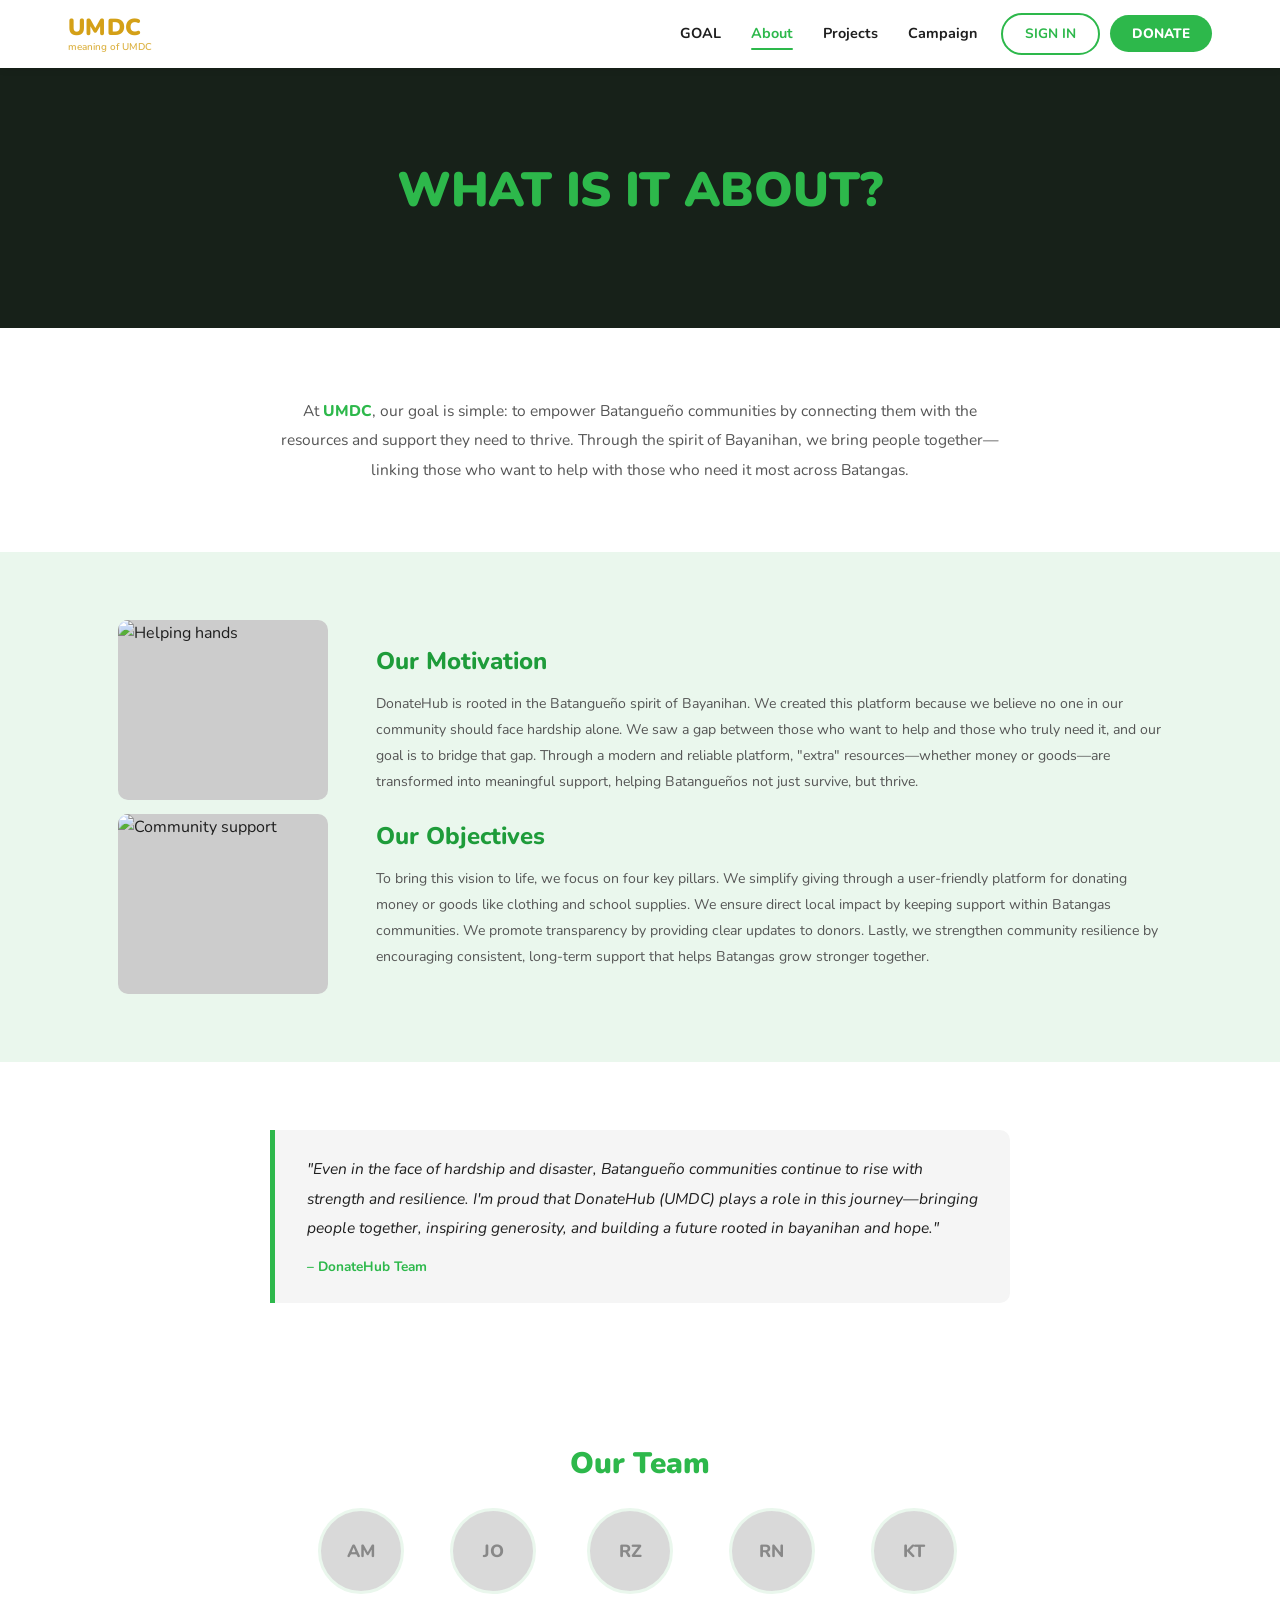
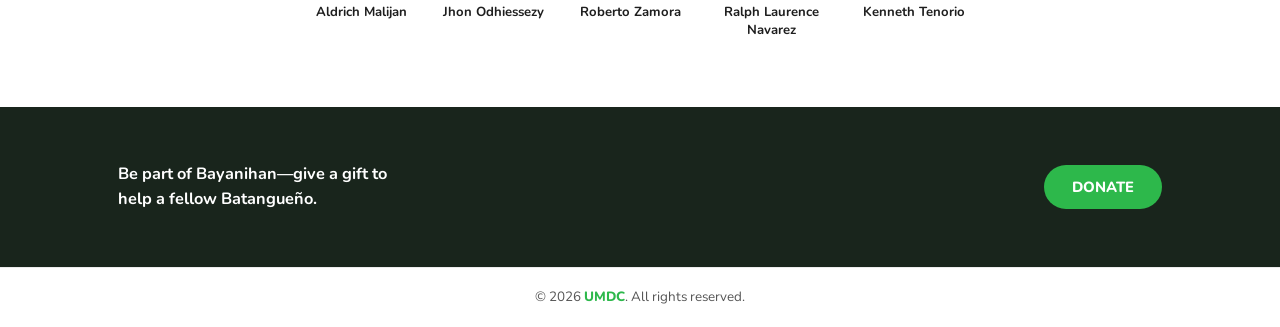
==== commit 72fdf708: "how to log in" ====
--- a/about.html
+++ b/about.html
@@ -1,178 +1,4 @@
 <!DOCTYPE html>
-<html lang="en">
-<head>
-  <meta charset="UTF-8"/>
-  <meta name="viewport" content="width=device-width, initial-scale=1.0"/>
-  <title>About | DonateHub</title>
-  <link rel="stylesheet" href="style.css"/>
-  <link rel="preconnect" href="https://fonts.googleapis.com"/>
-  <link href="https://fonts.googleapis.com/css2?family=Nunito:wght@400;600;700;800;900&display=swap" rel="stylesheet"/>
-</head>
-<body>
-
-<!-- ═══════════ NAVBAR ═══════════ -->
-<header class="navbar" id="navbar">
-  <div class="nav-inner">
-    <a href="index.html" class="nav-logo">
-      <span class="logo-top">UMDC</span>
-      <span class="logo-sub">meaning of UMDC</span>
-    </a>
-    <nav class="nav-links" id="navLinks">
-      <a href="goal.html">GOAL</a>
-      <a href="about.html" class="active">About</a>
-      <a href="projects.html">Projects</a>
-      <a href="campaign.html">Campaign</a>
-    </nav>
-    <div class="nav-actions">
-      <span class="nav-username" id="navUsername"></span>
-      <!-- No inline onclick — handled by script.js delegation -->
-      <a href="login.php" class="btn-outline" id="navSignin">SIGN IN</a>
-      <button class="btn-green donate-btn" id="navDonate">DONATE</button>
-    </div>
-    <button class="hamburger" id="hamburger" aria-label="Toggle menu">
-      <span></span><span></span><span></span>
-    </button>
-  </div>
-</header>
-
-<!-- ═══════════ PAGE HERO ═══════════ -->
-<section class="page-hero">
-  <div class="ph-bg"><img src="images/about-bg.jpg" alt="" onerror="this.style.display='none'"/></div>
-  <div class="ph-overlay dark"></div>
-  <div class="ph-body">
-    <h1 class="green-txt">WHAT IS IT ABOUT?</h1>
-  </div>
-</section>
-
-<!-- ═══════════ INTRO ═══════════ -->
-<section class="sec" style="background:#fff;">
-  <div class="container">
-    <p class="about-intro">
-      At <span class="hl">UMDC</span>, our goal is simple: to empower Batangueño communities by connecting
-      them with the resources and support they need to thrive. Through the spirit of Bayanihan, we bring
-      people together—linking those who want to help with those who need it most across Batangas.
-    </p>
-  </div>
-</section>
-
-<!-- ═══════════ MOTIVATION & OBJECTIVES ═══════════ -->
-<section class="sec motiv-bg">
-  <div class="container">
-    <div class="motiv-grid">
-      <div class="motiv-photos">
-        <div class="motiv-photo">
-          <img src="images/sample1.jpg" alt="Helping hands" onerror="this.parentElement.style.background='#ccc'"/>
-        </div>
-        <div class="motiv-photo">
-          <img src="images/sample2.jpg" alt="Community support" onerror="this.parentElement.style.background='#ccc'"/>
-        </div>
-      </div>
-      <div class="motiv-text">
-        <h2>Our Motivation</h2>
-        <p>DonateHub is rooted in the Batangueño spirit of Bayanihan. We created this platform because we believe no one in our community should face hardship alone. We saw a gap between those who want to help and those who truly need it, and our goal is to bridge that gap. Through a modern and reliable platform, "extra" resources—whether money or goods—are transformed into meaningful support, helping Batangueños not just survive, but thrive.</p>
-        <h2>Our Objectives</h2>
-        <p>To bring this vision to life, we focus on four key pillars. We simplify giving through a user-friendly platform for donating money or goods like clothing and school supplies. We ensure direct local impact by keeping support within Batangas communities. We promote transparency by providing clear updates to donors. Lastly, we strengthen community resilience by encouraging consistent, long-term support that helps Batangas grow stronger together.</p>
-      </div>
-    </div>
-  </div>
-</section>
-
-<!-- ═══════════ QUOTE ═══════════ -->
-<section class="sec" style="background:#fff;">
-  <div class="container">
-    <blockquote class="quote-card">
-      <p>"Even in the face of hardship and disaster, Batangueño communities continue to rise with strength and resilience. I'm proud that DonateHub (UMDC) plays a role in this journey—bringing people together, inspiring generosity, and building a future rooted in bayanihan and hope."</p>
-      <cite>– DonateHub Team</cite>
-    </blockquote>
-  </div>
-</section>
-
-<!-- ═══════════ TEAM ═══════════ -->
-<section class="sec" style="background:#f7fbf8;">
-  <div class="container">
-    <h2 class="sec-title" style="text-align:center;">Our Team</h2>
-    <p style="text-align:center; font-size:.9rem; color:#555; max-width:440px; margin:0 auto;">
-      The passionate people behind DonateHub, working to connect generosity with those who need it most.
-    </p>
-    <div class="team-row">
-
-      <div class="team-card">
-        <div class="team-avatar">
-          <img src="images/aldrich.jpg" alt="Aldrich Malijan" onerror="this.style.display='none'"/>
-          <span class="avatar-txt">AM</span>
-        </div>
-        <p class="team-name">Aldrich Malijan</p>
-      </div>
-      <div class="team-card">
-        <div class="team-avatar">
-          <img src="images/ODD.jpg" alt="Jhon Odhiessezy" onerror="this.style.display='none'"/>
-          <span class="avatar-txt">JO</span>
-        </div>
-        <p class="team-name">Jhon Odhiessezy</p>
-      </div>
-
-      <div class="team-card">
-        <div class="team-avatar">
-          <img src="images/BERT.png" alt="Roberto Zamora" onerror="this.style.display='none'"/>
-          <span class="avatar-txt">RZ</span>
-        </div>
-        <p class="team-name">Roberto Zamora</p>
-      </div>
-
-      <div class="team-card">
-        <div class="team-avatar">
-          <img src="images/RALPH.jpg" alt="Ralph Laurence Navarez" onerror="this.style.display='none'"/>
-          <span class="avatar-txt">RN</span>
-        </div>
-        <p class="team-name">Ralph Laurence Navarez</p>
-      </div>
-
-      <div class="team-card">
-        <div class="team-avatar">
-          <img src="images/KENNETH.jpg" alt="Kenneth Tenorio" onerror="this.style.display='none'"/>
-          <span class="avatar-txt">KT</span>
-        </div>
-        <p class="team-name">Kenneth Tenorio</p>
-      </div>
-
-    </div>
-  </div>
-</section>
-
-<!-- ═══════════ LOGIN MODAL (inner pages fallback) ═══════════
-     script.js checks for #loginModal when #signupModal is absent.
-     .btn-modal-no and .btn-modal-yes are handled by delegation.
--->
-<div class="modal-bg" id="loginModal">
-  <div class="modal-box">
-    <div class="modal-icon">🔒</div>
-    <h3>Sign In Required</h3>
-    <p>To donate and support our community, please sign in or create an account first.</p>
-    <div class="modal-btns">
-      <a href="login.php" class="btn-modal-yes">Sign In</a>
-      <button class="btn-modal-no">Not Now</button>
-    </div>
-  </div>
-</div>
-
-<!-- ═══════════ CTA ═══════════ -->
-<section class="cta-banner">
-  <div class="cta-bg"><img src="images/cta-bg.jpg" alt="" onerror="this.style.display='none'"/></div>
-  <div class="cta-overlay"></div>
-  <div class="cta-body">
-    <p>Be part of Bayanihan—give a gift to<br>help a fellow Batangueño.</p>
-    <button class="btn-cta donate-btn">DONATE</button>
-  </div>
-</section>
-
-<!-- ═══════════ FOOTER ═══════════ -->
-<footer class="site-footer">
-  <p>© 2026 <a href="index.html" class="footer-umdc">UMDC</a>. All rights reserved.</p>
-</footer>
-
-<script src="script.js"></script>
-</body>
-</html><!DOCTYPE html>
 <html lang="en">
 <head>
   <meta charset="UTF-8"/>
--- a/style.css
+++ b/style.css
@@ -448,7 +448,6 @@
 .quote-card p    { font-style: italic; font-size: 0.97rem; color: var(--dark); line-height: 1.9; margin-bottom: 10px; }
 .quote-card cite { font-size: 0.85rem; font-weight: 700; color: var(--green); font-style: normal; }
 
-<<<<<<< HEAD
 .team-row {
   display: flex;
   justify-content: center;
@@ -489,91 +488,6 @@
   margin: 0 auto;
 }
 
-=======
-/* ── Team Section ────────────────────────────── */
-
-.team-row {
-  display: flex;
-  justify-content: center;
-  flex-wrap: wrap;
-  gap: 18px;
-  margin-top: 32px;
-}
-
-.team-card {
-  background: #fff;
-  border-radius: 14px;
-  border: 1px solid #dff0e4;
-  padding: 28px 18px 20px;
-  width: 148px;
-  text-align: center;
-  box-shadow: 0 2px 8px rgba(0,0,0,.06);
-  transition: transform .2s ease, box-shadow .2s ease;
-}
-
-.team-card:hover {
-  transform: translateY(-5px);
-  box-shadow: 0 10px 24px rgba(45,184,75,.14);
-}
-
-.team-avatar {
-  width: 80px;
-  height: 80px;
-  border-radius: 50%;
-  background: var(--green-lt);
-  border: 2.5px solid var(--green-mid);
-  margin: 0 auto 14px;
-  overflow: hidden;
-  position: relative;
-  display: flex;
-  align-items: center;
-  justify-content: center;
-  transition: border-color .2s ease;
-}
-
-.team-card:hover .team-avatar {
-  border-color: var(--green);
-}
-
-.team-avatar img {
-  position: absolute;
-  inset: 0;
-  width: 100%;
-  height: 100%;
-  object-fit: cover;
-}
-
-.avatar-txt {
-  font-size: 1.1rem;
-  font-weight: 900;
-  color: var(--green-dark);
-}
-
-.team-name {
-  font-size: .82rem;
-  font-weight: 800;
-  color: var(--dark);
-  line-height: 1.4;
-  margin: 0 0 8px;
-}
-
-.team-role {
-  display: inline-block;
-  font-size: .68rem;
-  font-weight: 700;
-  color: var(--green-dark);
-  background: var(--green-lt);
-  border: 1px solid var(--green-mid);
-  border-radius: 20px;
-  padding: 2px 10px;
-}
-
-/* responsive — wraps automatically on smaller screens */
-@media (max-width: 520px) {
-  .team-card { width: 130px; padding: 22px 12px 18px; }
-  .team-avatar { width: 70px; height: 70px; }
-}
->>>>>>> 4773d56 (how to log in)
 /* ============================================================
    PROJECTS PAGE
    ============================================================ */
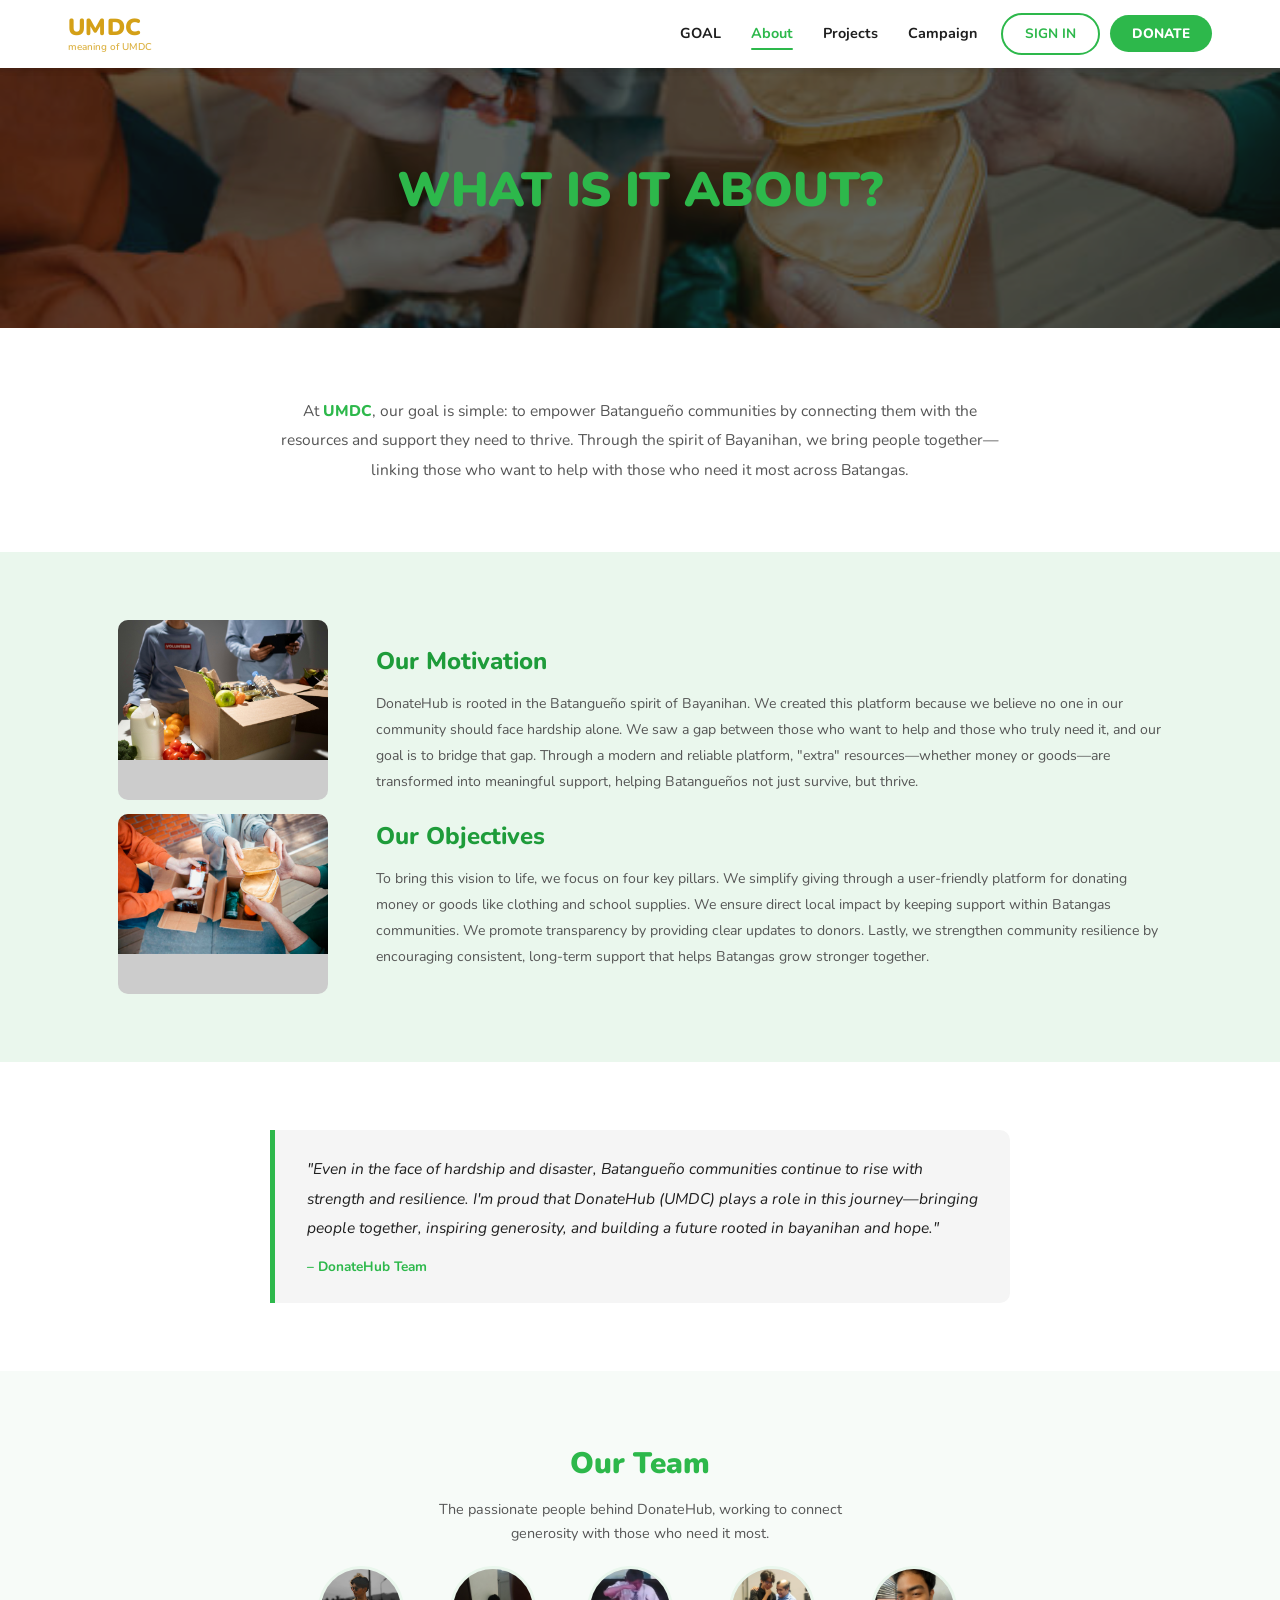
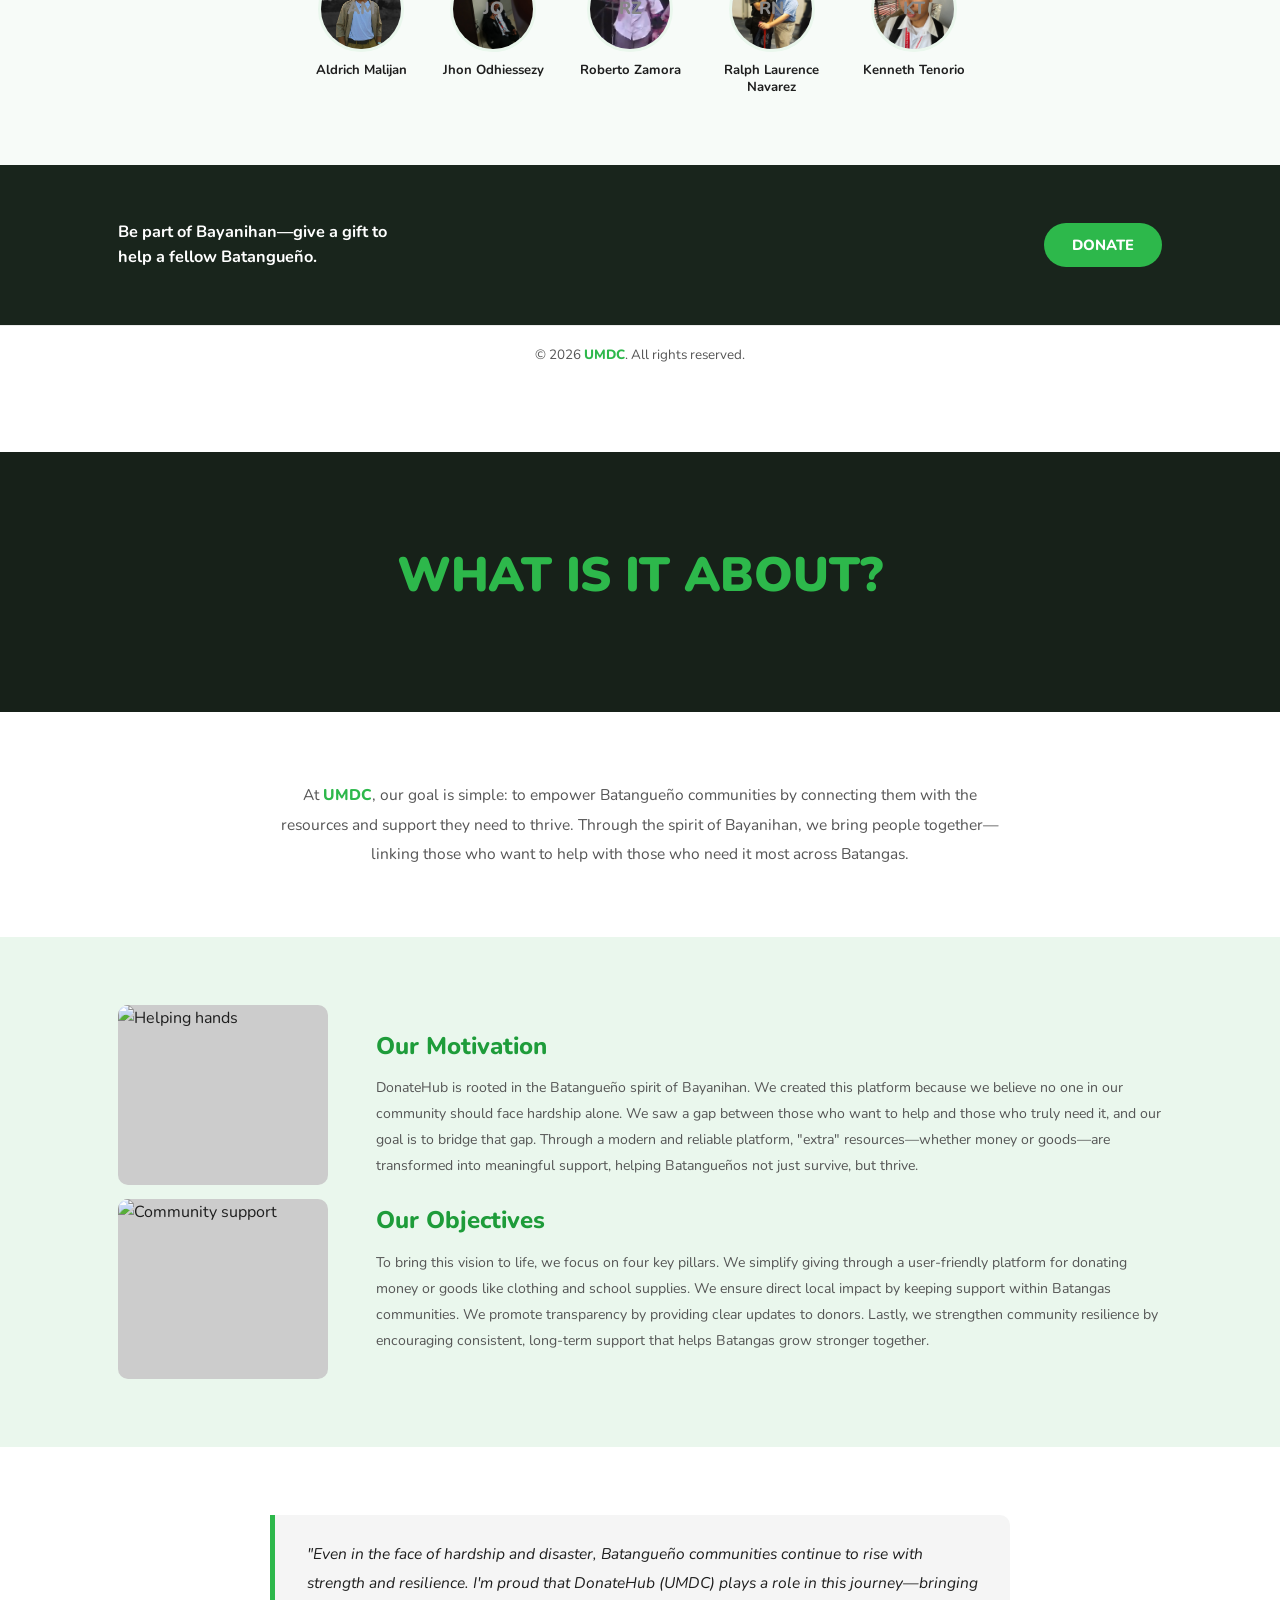
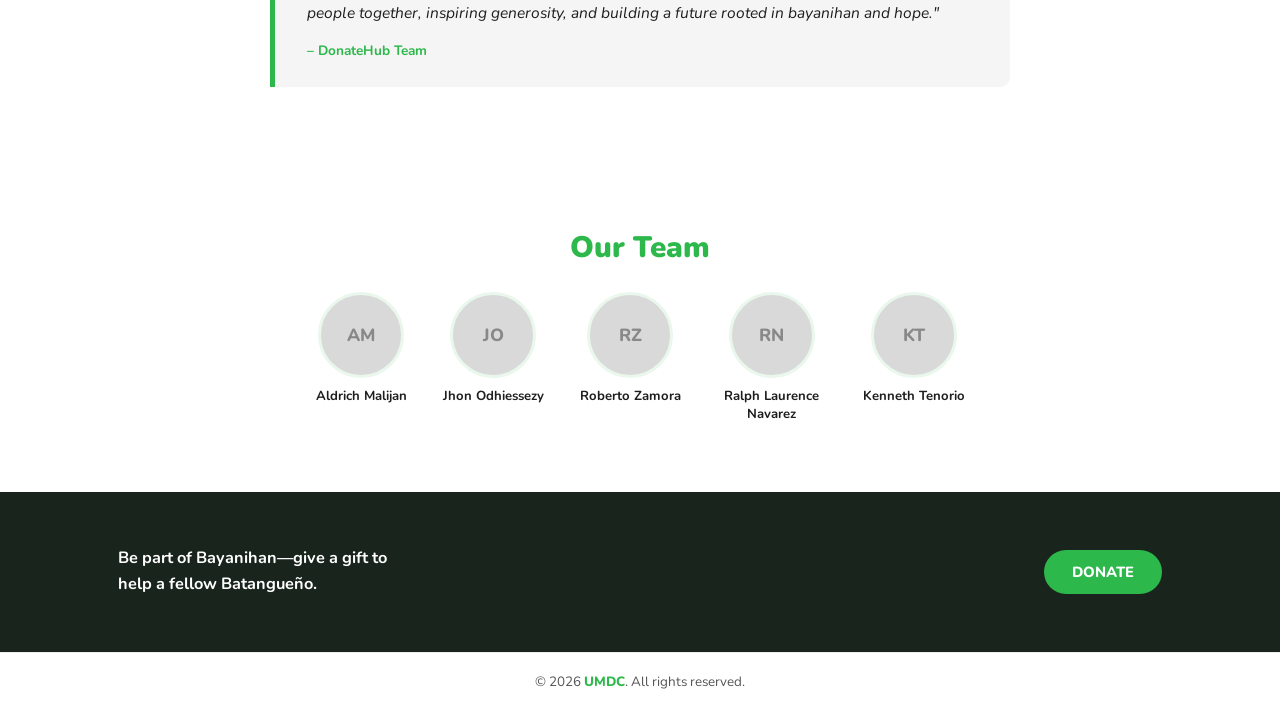
==== commit ab9243ce: "update" ====
--- a/about.html
+++ b/about.html
@@ -37,7 +37,7 @@
 
 <!-- ═══════════ PAGE HERO ═══════════ -->
 <section class="page-hero">
-  <div class="ph-bg"><img src="images/about-bg.jpg" alt="" onerror="this.style.display='none'"/></div>
+  <div class="ph-bg"><img src="images/sample2.jpg" alt="" onerror="this.style.display='none'"/></div>
   <div class="ph-overlay dark"></div>
   <div class="ph-body">
     <h1 class="green-txt">WHAT IS IT ABOUT?</h1>
@@ -61,10 +61,10 @@
     <div class="motiv-grid">
       <div class="motiv-photos">
         <div class="motiv-photo">
-          <img src="images/motivation1.jpg" alt="Helping hands" onerror="this.parentElement.style.background='#ccc'"/>
+          <img src="images/sample1.jpg" alt="Helping hands" onerror="this.parentElement.style.background='#ccc'"/>
         </div>
         <div class="motiv-photo">
-          <img src="images/motivation2.jpg" alt="Community support" onerror="this.parentElement.style.background='#ccc'"/>
+          <img src="images/sample2.jpg" alt="Community support" onerror="this.parentElement.style.background='#ccc'"/>
         </div>
       </div>
       <div class="motiv-text">
@@ -88,22 +88,24 @@
 </section>
 
 <!-- ═══════════ TEAM ═══════════ -->
-<section class="sec" style="background:#fff;">
+<section class="sec" style="background:#f7fbf8;">
   <div class="container">
     <h2 class="sec-title" style="text-align:center;">Our Team</h2>
+    <p style="text-align:center; font-size:.9rem; color:#555; max-width:440px; margin:0 auto;">
+      The passionate people behind DonateHub, working to connect generosity with those who need it most.
+    </p>
     <div class="team-row">
 
       <div class="team-card">
         <div class="team-avatar">
-          <img src="images/team-aldrich.jpg" alt="Aldrich Malijan" onerror="this.style.display='none'"/>
+          <img src="images/aldrich.jpg" alt="Aldrich Malijan" onerror="this.style.display='none'"/>
           <span class="avatar-txt">AM</span>
         </div>
         <p class="team-name">Aldrich Malijan</p>
       </div>
-
-      <div class="team-card">
-        <div class="team-avatar">
-          <img src="images/team-jhon.jpg" alt="Jhon Odhiessezy" onerror="this.style.display='none'"/>
+      <div class="team-card">
+        <div class="team-avatar">
+          <img src="images/ODD.jpg" alt="Jhon Odhiessezy" onerror="this.style.display='none'"/>
           <span class="avatar-txt">JO</span>
         </div>
         <p class="team-name">Jhon Odhiessezy</p>
@@ -111,7 +113,7 @@
 
       <div class="team-card">
         <div class="team-avatar">
-          <img src="images/team-roberto.jpg" alt="Roberto Zamora" onerror="this.style.display='none'"/>
+          <img src="images/BERT.png" alt="Roberto Zamora" onerror="this.style.display='none'"/>
           <span class="avatar-txt">RZ</span>
         </div>
         <p class="team-name">Roberto Zamora</p>
@@ -119,7 +121,7 @@
 
       <div class="team-card">
         <div class="team-avatar">
-          <img src="images/team-ralph.jpg" alt="Ralph Laurence Navarez" onerror="this.style.display='none'"/>
+          <img src="images/RALPH.jpg" alt="Ralph Laurence Navarez" onerror="this.style.display='none'"/>
           <span class="avatar-txt">RN</span>
         </div>
         <p class="team-name">Ralph Laurence Navarez</p>
@@ -127,7 +129,7 @@
 
       <div class="team-card">
         <div class="team-avatar">
-          <img src="images/team-kenneth.jpg" alt="Kenneth Tenorio" onerror="this.style.display='none'"/>
+          <img src="images/KENNETH.jpg" alt="Kenneth Tenorio" onerror="this.style.display='none'"/>
           <span class="avatar-txt">KT</span>
         </div>
         <p class="team-name">Kenneth Tenorio</p>
@@ -170,4 +172,176 @@
 
 <script src="script.js"></script>
 </body>
+</html><!DOCTYPE html>
+<html lang="en">
+<head>
+  <meta charset="UTF-8"/>
+  <meta name="viewport" content="width=device-width, initial-scale=1.0"/>
+  <title>About | DonateHub</title>
+  <link rel="stylesheet" href="style.css"/>
+  <link rel="preconnect" href="https://fonts.googleapis.com"/>
+  <link href="https://fonts.googleapis.com/css2?family=Nunito:wght@400;600;700;800;900&display=swap" rel="stylesheet"/>
+</head>
+<body>
+
+<!-- ═══════════ NAVBAR ═══════════ -->
+<header class="navbar" id="navbar">
+  <div class="nav-inner">
+    <a href="index.html" class="nav-logo">
+      <span class="logo-top">UMDC</span>
+      <span class="logo-sub">meaning of UMDC</span>
+    </a>
+    <nav class="nav-links" id="navLinks">
+      <a href="goal.html">GOAL</a>
+      <a href="about.html" class="active">About</a>
+      <a href="projects.html">Projects</a>
+      <a href="campaign.html">Campaign</a>
+    </nav>
+    <div class="nav-actions">
+      <span class="nav-username" id="navUsername"></span>
+      <!-- No inline onclick — handled by script.js delegation -->
+      <a href="login.php" class="btn-outline" id="navSignin">SIGN IN</a>
+      <button class="btn-green donate-btn" id="navDonate">DONATE</button>
+    </div>
+    <button class="hamburger" id="hamburger" aria-label="Toggle menu">
+      <span></span><span></span><span></span>
+    </button>
+  </div>
+</header>
+
+<!-- ═══════════ PAGE HERO ═══════════ -->
+<section class="page-hero">
+  <div class="ph-bg"><img src="images/about-bg.jpg" alt="" onerror="this.style.display='none'"/></div>
+  <div class="ph-overlay dark"></div>
+  <div class="ph-body">
+    <h1 class="green-txt">WHAT IS IT ABOUT?</h1>
+  </div>
+</section>
+
+<!-- ═══════════ INTRO ═══════════ -->
+<section class="sec" style="background:#fff;">
+  <div class="container">
+    <p class="about-intro">
+      At <span class="hl">UMDC</span>, our goal is simple: to empower Batangueño communities by connecting
+      them with the resources and support they need to thrive. Through the spirit of Bayanihan, we bring
+      people together—linking those who want to help with those who need it most across Batangas.
+    </p>
+  </div>
+</section>
+
+<!-- ═══════════ MOTIVATION & OBJECTIVES ═══════════ -->
+<section class="sec motiv-bg">
+  <div class="container">
+    <div class="motiv-grid">
+      <div class="motiv-photos">
+        <div class="motiv-photo">
+          <img src="images/motivation1.jpg" alt="Helping hands" onerror="this.parentElement.style.background='#ccc'"/>
+        </div>
+        <div class="motiv-photo">
+          <img src="images/motivation2.jpg" alt="Community support" onerror="this.parentElement.style.background='#ccc'"/>
+        </div>
+      </div>
+      <div class="motiv-text">
+        <h2>Our Motivation</h2>
+        <p>DonateHub is rooted in the Batangueño spirit of Bayanihan. We created this platform because we believe no one in our community should face hardship alone. We saw a gap between those who want to help and those who truly need it, and our goal is to bridge that gap. Through a modern and reliable platform, "extra" resources—whether money or goods—are transformed into meaningful support, helping Batangueños not just survive, but thrive.</p>
+        <h2>Our Objectives</h2>
+        <p>To bring this vision to life, we focus on four key pillars. We simplify giving through a user-friendly platform for donating money or goods like clothing and school supplies. We ensure direct local impact by keeping support within Batangas communities. We promote transparency by providing clear updates to donors. Lastly, we strengthen community resilience by encouraging consistent, long-term support that helps Batangas grow stronger together.</p>
+      </div>
+    </div>
+  </div>
+</section>
+
+<!-- ═══════════ QUOTE ═══════════ -->
+<section class="sec" style="background:#fff;">
+  <div class="container">
+    <blockquote class="quote-card">
+      <p>"Even in the face of hardship and disaster, Batangueño communities continue to rise with strength and resilience. I'm proud that DonateHub (UMDC) plays a role in this journey—bringing people together, inspiring generosity, and building a future rooted in bayanihan and hope."</p>
+      <cite>– DonateHub Team</cite>
+    </blockquote>
+  </div>
+</section>
+
+<!-- ═══════════ TEAM ═══════════ -->
+<section class="sec" style="background:#fff;">
+  <div class="container">
+    <h2 class="sec-title" style="text-align:center;">Our Team</h2>
+    <div class="team-row">
+
+      <div class="team-card">
+        <div class="team-avatar">
+          <img src="images/team-aldrich.jpg" alt="Aldrich Malijan" onerror="this.style.display='none'"/>
+          <span class="avatar-txt">AM</span>
+        </div>
+        <p class="team-name">Aldrich Malijan</p>
+      </div>
+
+      <div class="team-card">
+        <div class="team-avatar">
+          <img src="images/team-jhon.jpg" alt="Jhon Odhiessezy" onerror="this.style.display='none'"/>
+          <span class="avatar-txt">JO</span>
+        </div>
+        <p class="team-name">Jhon Odhiessezy</p>
+      </div>
+
+      <div class="team-card">
+        <div class="team-avatar">
+          <img src="images/team-roberto.jpg" alt="Roberto Zamora" onerror="this.style.display='none'"/>
+          <span class="avatar-txt">RZ</span>
+        </div>
+        <p class="team-name">Roberto Zamora</p>
+      </div>
+
+      <div class="team-card">
+        <div class="team-avatar">
+          <img src="images/team-ralph.jpg" alt="Ralph Laurence Navarez" onerror="this.style.display='none'"/>
+          <span class="avatar-txt">RN</span>
+        </div>
+        <p class="team-name">Ralph Laurence Navarez</p>
+      </div>
+
+      <div class="team-card">
+        <div class="team-avatar">
+          <img src="images/team-kenneth.jpg" alt="Kenneth Tenorio" onerror="this.style.display='none'"/>
+          <span class="avatar-txt">KT</span>
+        </div>
+        <p class="team-name">Kenneth Tenorio</p>
+      </div>
+
+    </div>
+  </div>
+</section>
+
+<!-- ═══════════ LOGIN MODAL (inner pages fallback) ═══════════
+     script.js checks for #loginModal when #signupModal is absent.
+     .btn-modal-no and .btn-modal-yes are handled by delegation.
+-->
+<div class="modal-bg" id="loginModal">
+  <div class="modal-box">
+    <div class="modal-icon">🔒</div>
+    <h3>Sign In Required</h3>
+    <p>To donate and support our community, please sign in or create an account first.</p>
+    <div class="modal-btns">
+      <a href="login.php" class="btn-modal-yes">Sign In</a>
+      <button class="btn-modal-no">Not Now</button>
+    </div>
+  </div>
+</div>
+
+<!-- ═══════════ CTA ═══════════ -->
+<section class="cta-banner">
+  <div class="cta-bg"><img src="images/cta-bg.jpg" alt="" onerror="this.style.display='none'"/></div>
+  <div class="cta-overlay"></div>
+  <div class="cta-body">
+    <p>Be part of Bayanihan—give a gift to<br>help a fellow Batangueño.</p>
+    <button class="btn-cta donate-btn">DONATE</button>
+  </div>
+</section>
+
+<!-- ═══════════ FOOTER ═══════════ -->
+<footer class="site-footer">
+  <p>© 2026 <a href="index.html" class="footer-umdc">UMDC</a>. All rights reserved.</p>
+</footer>
+
+<script src="script.js"></script>
+</body>
 </html>
